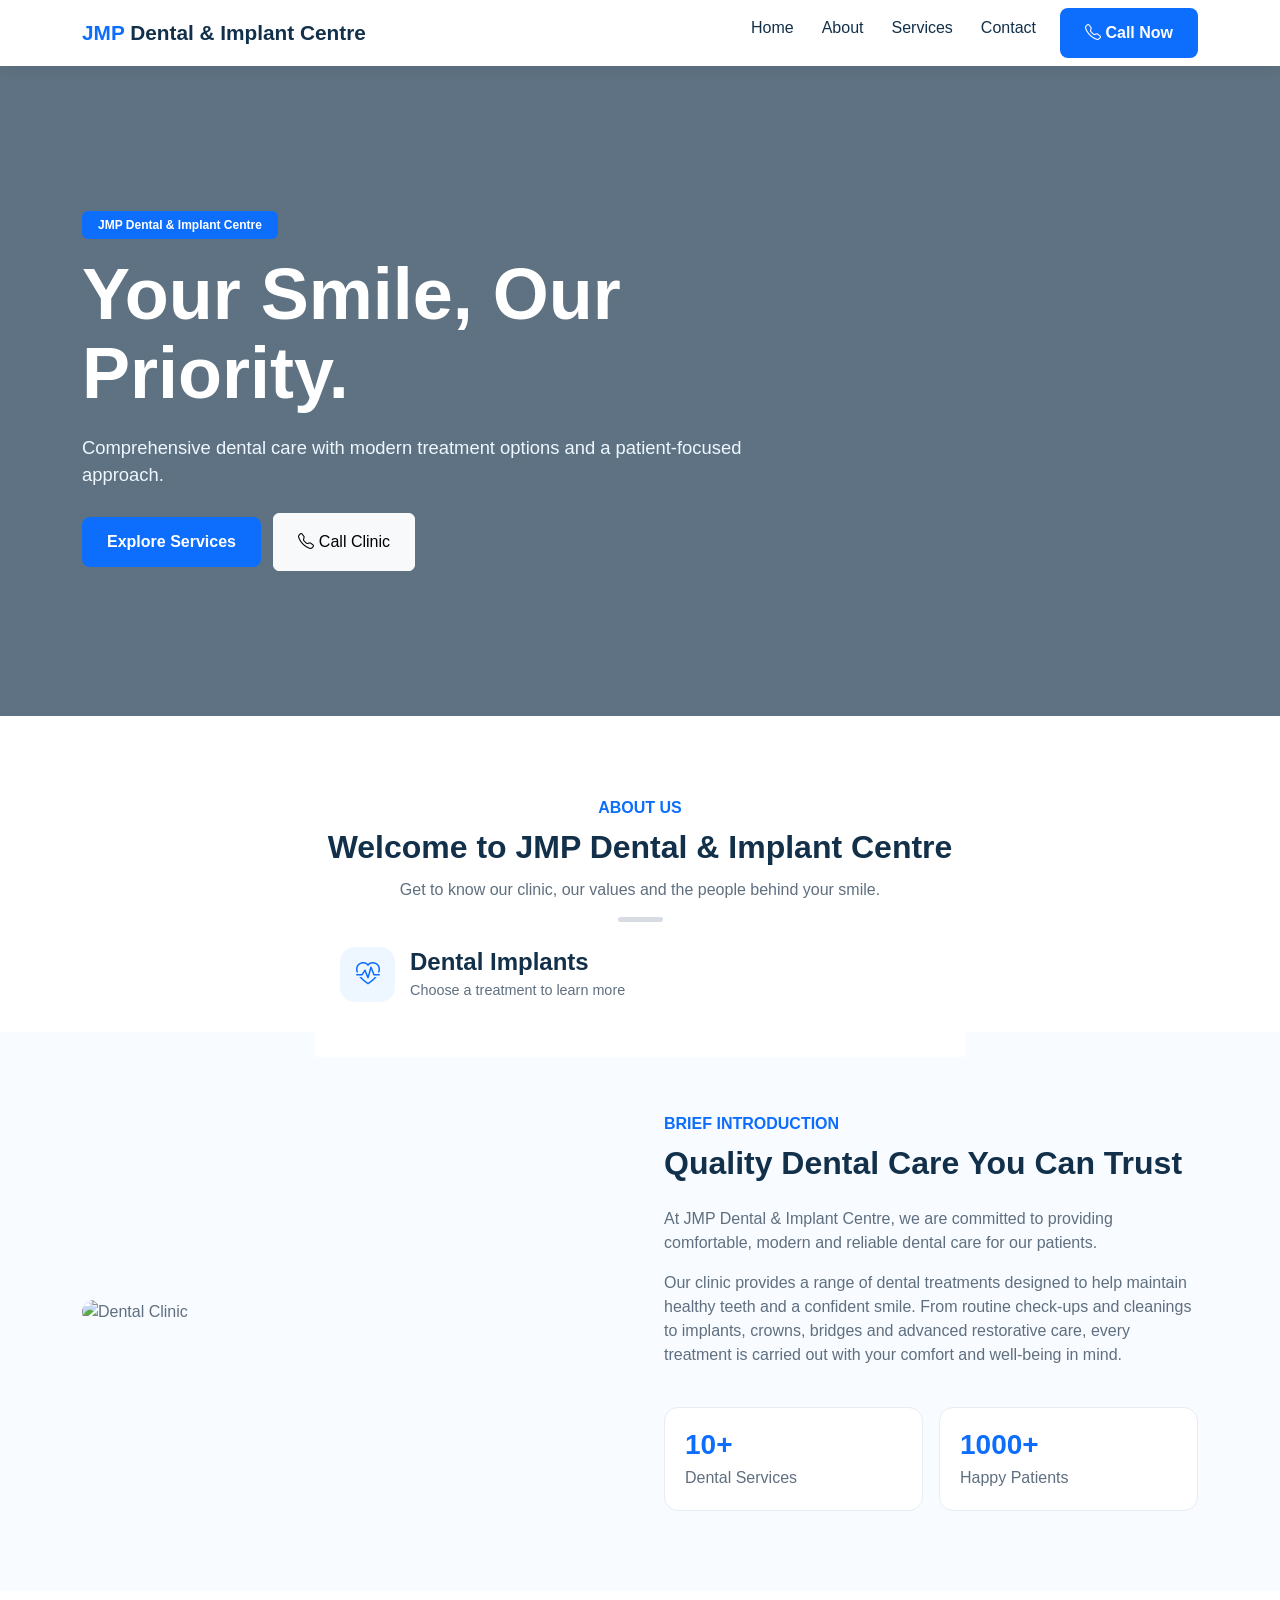
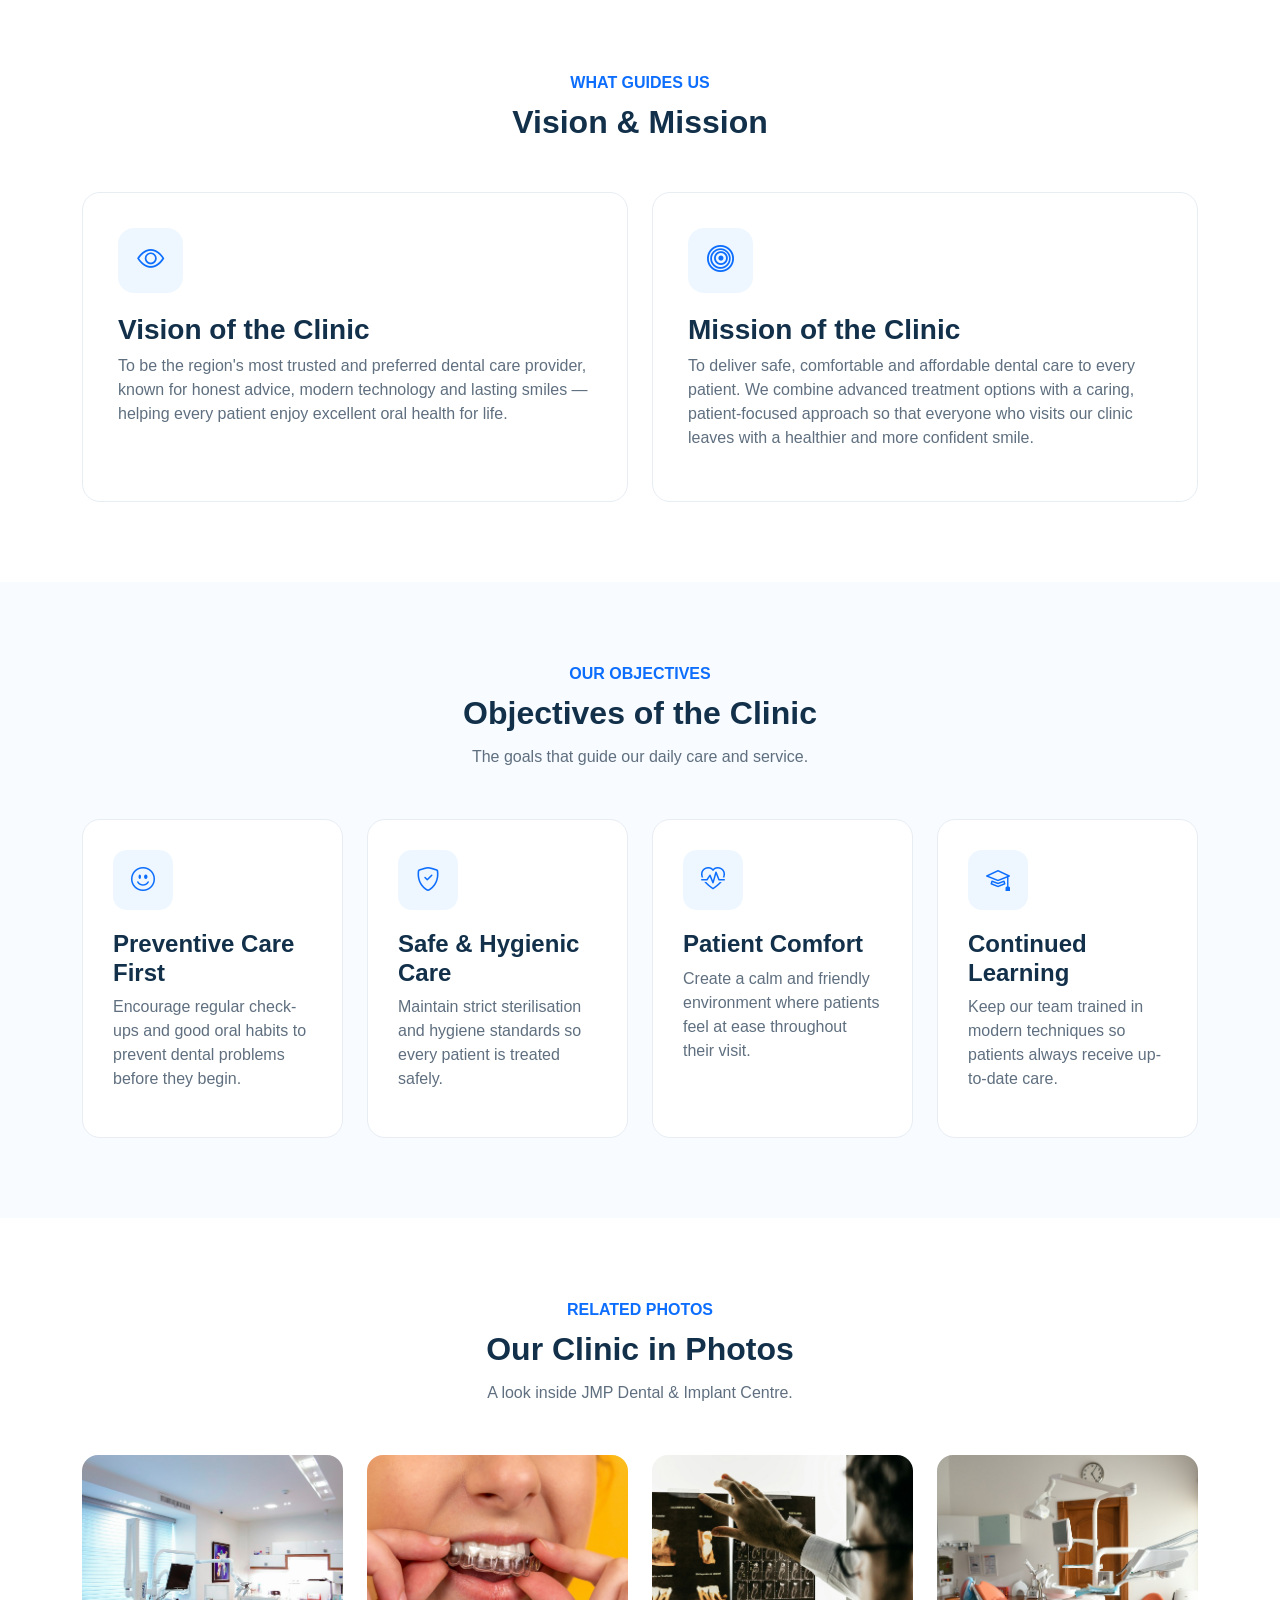
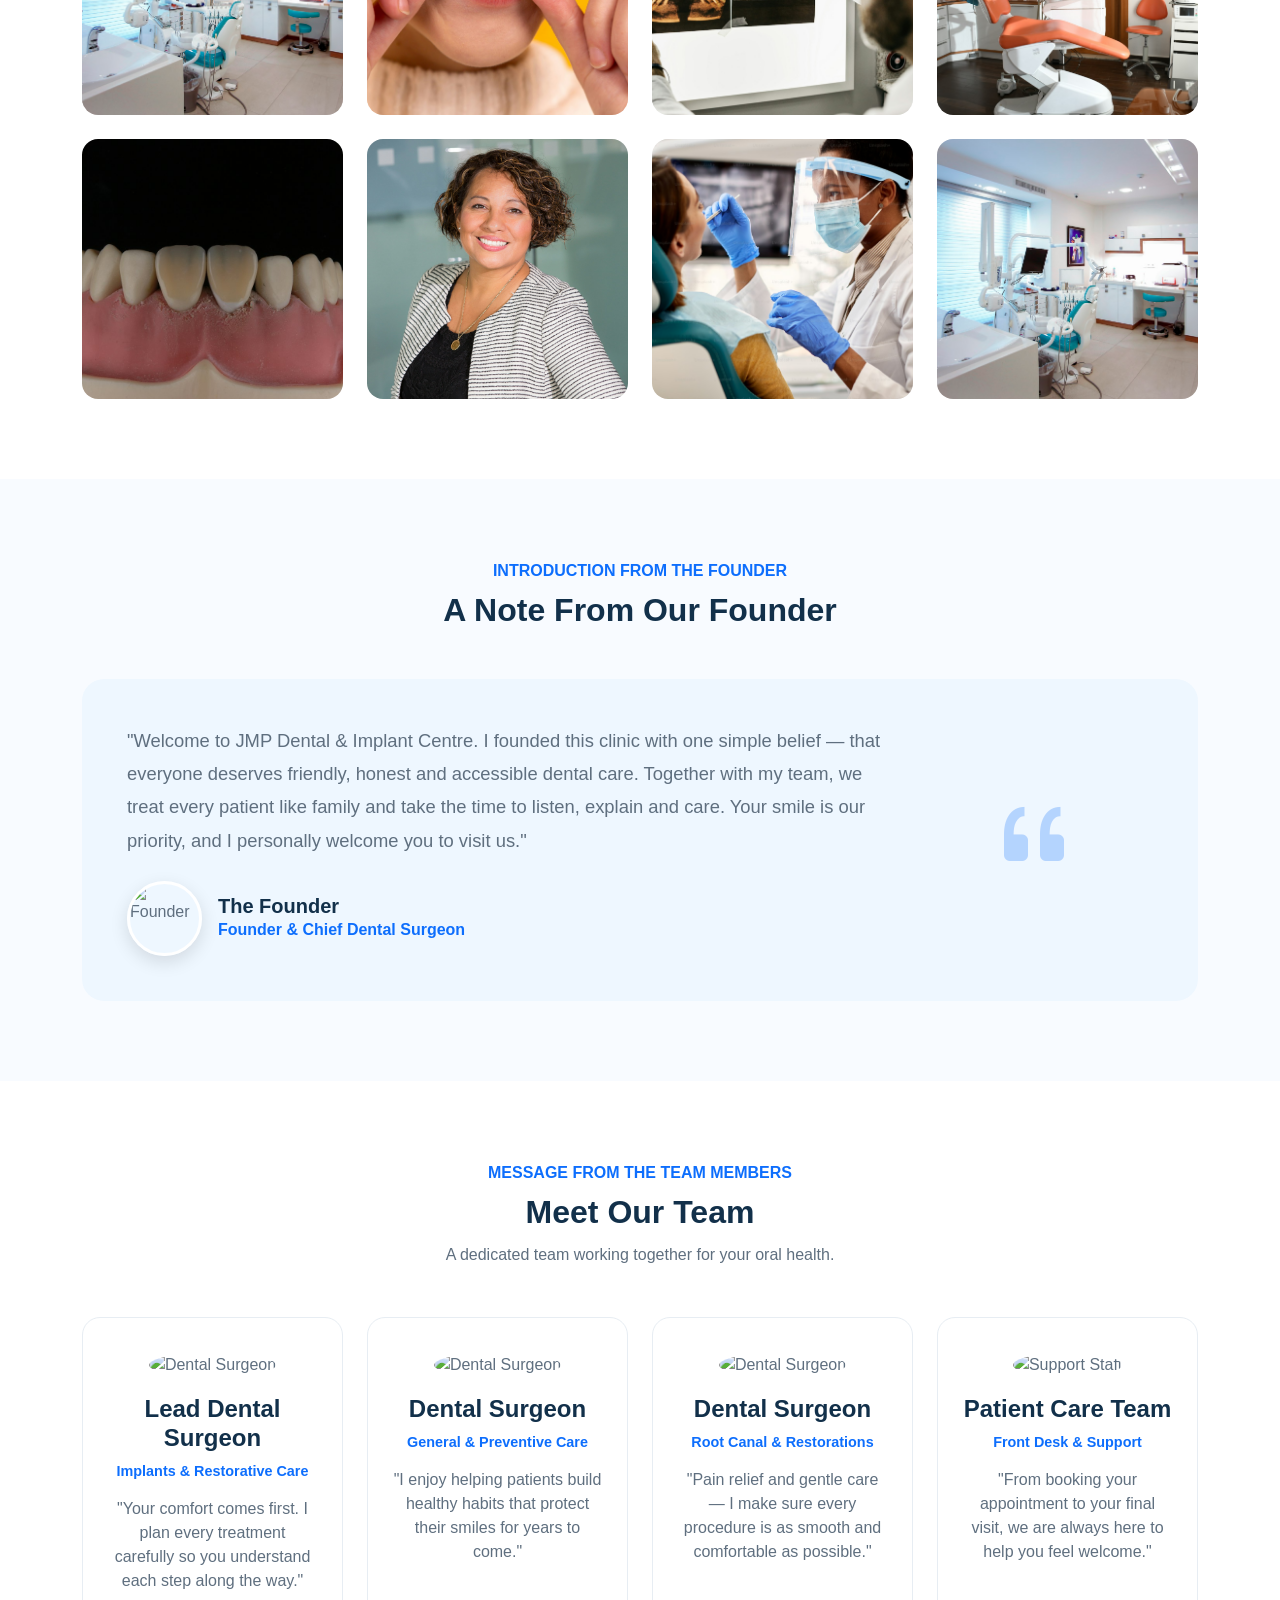
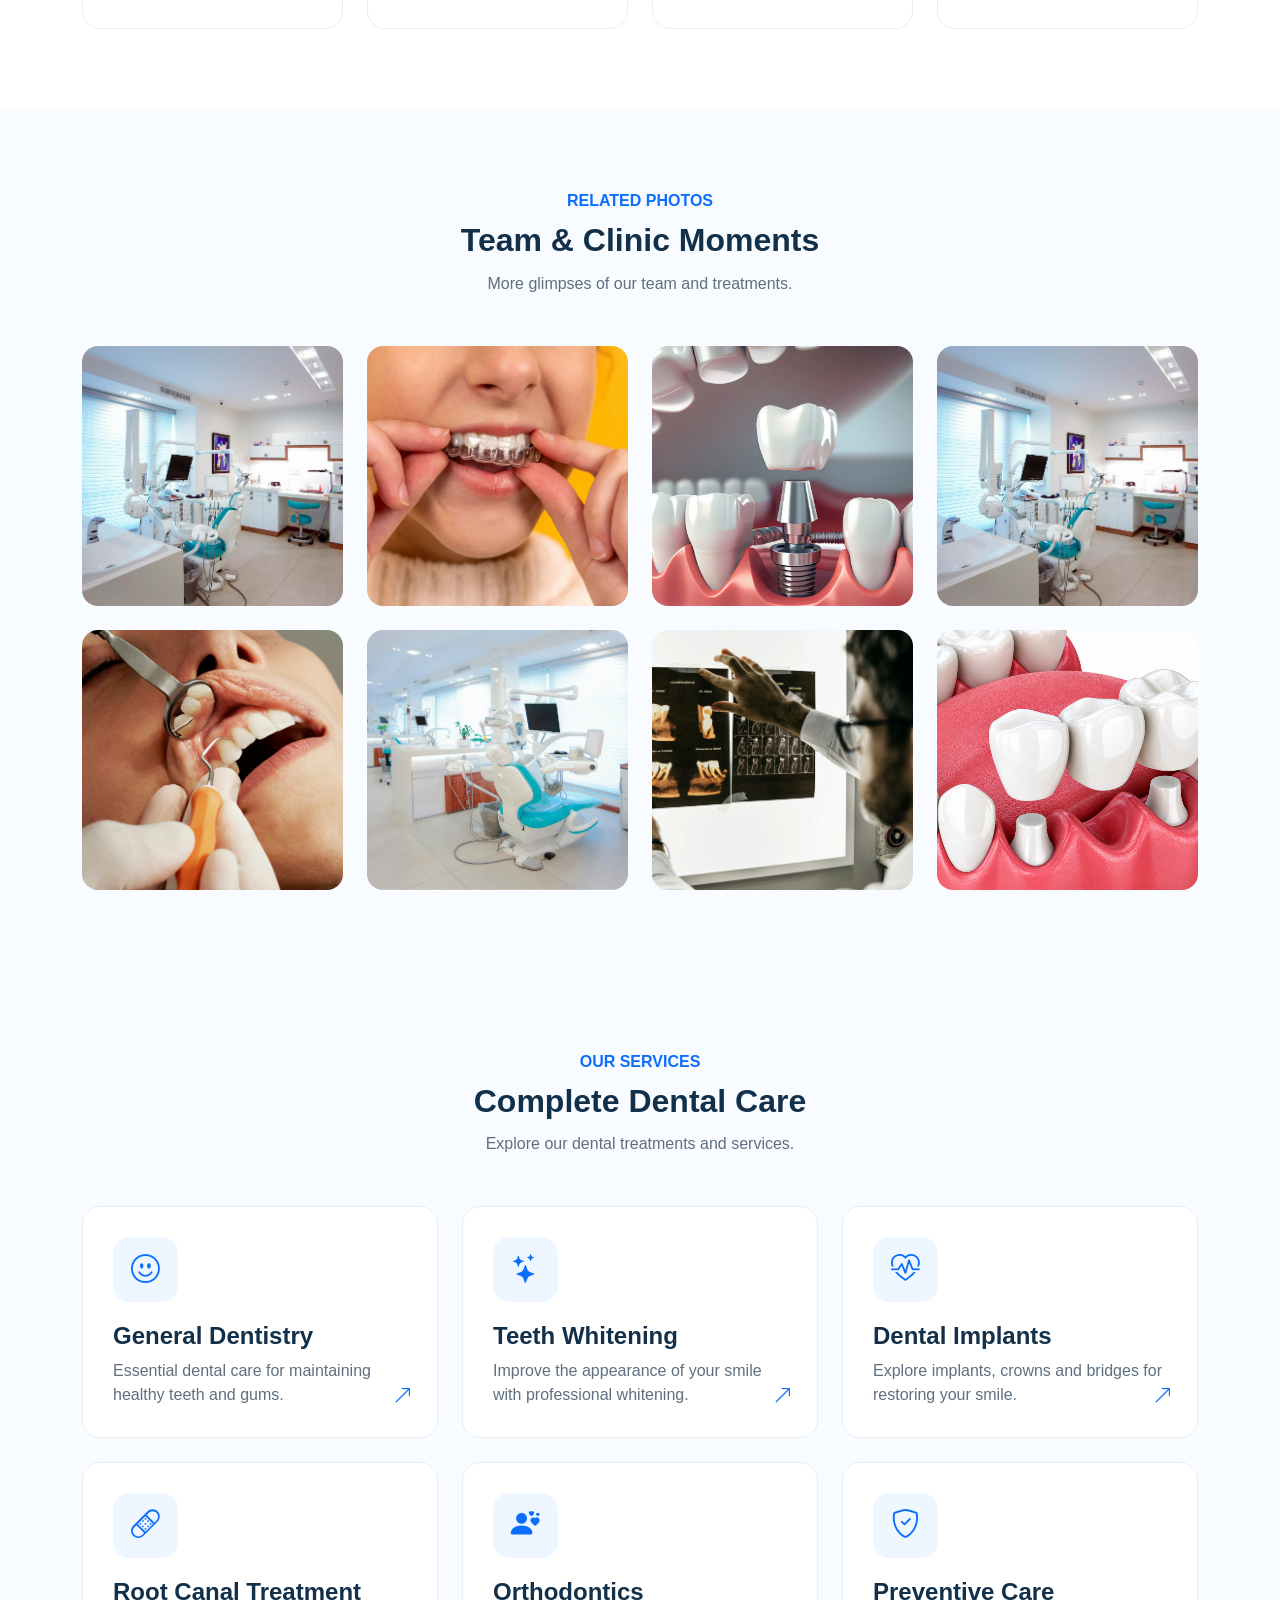
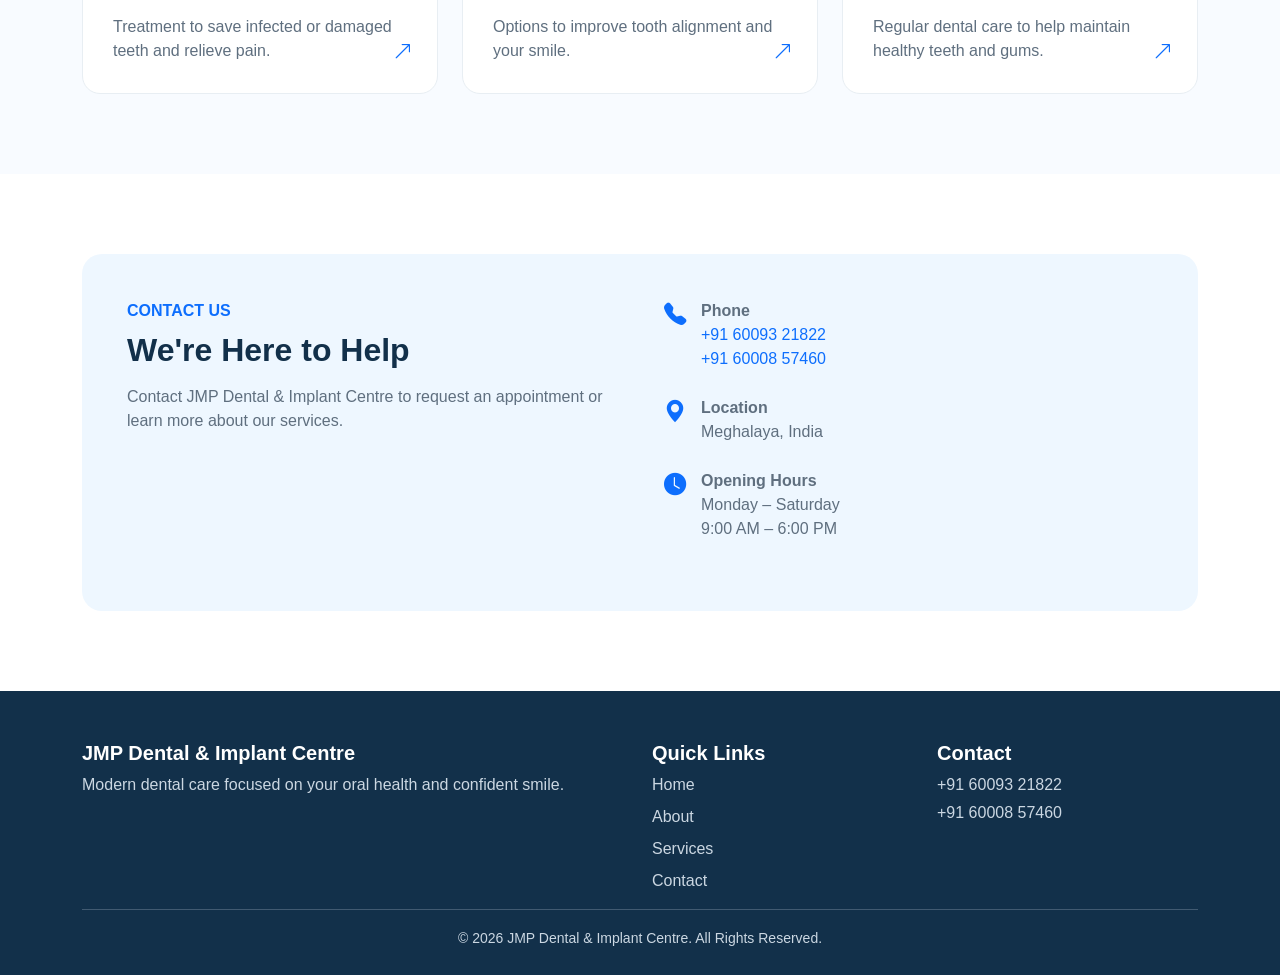
==== index.html @ 046211c9 "Initial development and website implementation" ====
<!DOCTYPE html>
<html lang="en">

<head>
    <meta charset="UTF-8">
    <meta name="viewport" content="width=device-width, initial-scale=1.0">

    <title>JMP Dental & Implant Centre</title>

    <!-- Bootstrap -->
    <link href="https://cdn.jsdelivr.net/npm/bootstrap@5.3.3/dist/css/bootstrap.min.css" rel="stylesheet">

    <!-- Bootstrap Icons -->
    <link href="https://cdn.jsdelivr.net/npm/bootstrap-icons@1.11.3/font/bootstrap-icons.css" rel="stylesheet">

        <link rel="stylesheet" href="css/index.css">
</head>

<body>

    <!-- =========================
         NAVBAR
    ========================= -->

    <nav class="navbar navbar-expand-lg sticky-top">
        <div class="container">

            <a class="navbar-brand" href="index.html">
                JMP <span>Dental & Implant Centre</span>
            </a>

            <button class="navbar-toggler"
                    type="button"
                    data-bs-toggle="collapse"
                    data-bs-target="#mainNavbar">
                <span class="navbar-toggler-icon"></span>
            </button>

            <div class="collapse navbar-collapse" id="mainNavbar">

                <ul class="navbar-nav ms-auto">

                    <li class="nav-item">
                        <a class="nav-link" href="#home">Home</a>
                    </li>

                    <li class="nav-item">
                        <a class="nav-link" href="#about">About</a>
                    </li>

                    <li class="nav-item">
                        <a class="nav-link" href="#services">Services</a>
                    </li>

                    <li class="nav-item">
                        <a class="nav-link" href="#contact">Contact</a>
                    </li>

                    <li class="nav-item ms-lg-3">
                        <a class="btn btn-primary-custom"
                           href="tel:+916009321822">
                            <i class="bi bi-telephone"></i>
                            Call Now
                        </a>
                    </li>

                </ul>

            </div>
        </div>
    </nav>


    <!-- =========================
         HERO
    ========================= -->

    <section class="hero" id="home">

        <div class="container">

            <div class="hero-content">

                <span class="badge bg-primary mb-3 px-3 py-2">
                    JMP Dental & Implant Centre
                </span>

                <h1>
                    Your Smile,
                    Our Priority.
                </h1>

                <p>
                    Comprehensive dental care with modern treatment
                    options and a patient-focused approach.
                </p>

                <div class="mt-4">

                    <a href="#services"
                       class="btn btn-primary-custom me-2">
                        Explore Services
                    </a>

                    <a href="tel:+916009321822"
                       class="btn btn-light px-4 py-3">
                        <i class="bi bi-telephone"></i>
                        Call Clinic
                    </a>

                </div>

            </div>

        </div>

    </section>


    <!-- =========================
         ABOUT
         (loaded from js/about-section.js)
    ========================= -->

    <div id="about"></div>


    <!-- =========================
         SERVICES
    ========================= -->

    <section id="services"
             style="background: #f8fbff;">

        <div class="container">

            <div class="section-title">

                <span class="text-primary fw-semibold">
                    OUR SERVICES
                </span>

                <h2 class="mt-2">
                    Complete Dental Care
                </h2>

                <p>
                    Explore our dental treatments and services.
                </p>

            </div>


            <div class="row g-4">

                <!-- General Dentistry -->

                <div class="col-md-6 col-lg-4">

<div class="service-card"
                         onclick="openGeneralDentistrySheet()">

                        <div class="service-icon">
                            <i class="bi bi-emoji-smile"></i>
                        </div>

                        <h4>
                            General Dentistry
                        </h4>

                        <p>
                            Essential dental care for maintaining
                            healthy teeth and gums.
                        </p>

                        <i class="bi bi-arrow-up-right service-arrow"></i>

                    </div>

                </div>


                <!-- Teeth Whitening -->

                <div class="col-md-6 col-lg-4">

                    <div class="service-card"
                         onclick="openServiceSheet(
                             'Teeth Whitening',
                             'bi bi-stars'
                         )">

                        <div class="service-icon">
                            <i class="bi bi-stars"></i>
                        </div>

                        <h4>
                            Teeth Whitening
                        </h4>

                        <p>
                            Improve the appearance of your smile
                            with professional whitening.
                        </p>

                        <i class="bi bi-arrow-up-right service-arrow"></i>

                    </div>

                </div>


                <!-- DENTAL IMPLANTS -->

                <div class="col-md-6 col-lg-4">

                    <div class="service-card"
                         onclick="openDentalImplantsSheet()">

                        <div class="service-icon">
                            <i class="bi bi-heart-pulse"></i>
                        </div>

                        <h4>
                            Dental Implants
                        </h4>

                        <p>
                            Explore implants, crowns and bridges
                            for restoring your smile.
                        </p>

                        <i class="bi bi-arrow-up-right service-arrow"></i>

                    </div>

                </div>


                <!-- Root Canal -->

                <div class="col-md-6 col-lg-4">

<div class="service-card"
                     onclick="openRootCanalSheet()">

                        <div class="service-icon">
                            <i class="bi bi-bandaid"></i>
                        </div>

                        <h4>
                            Root Canal Treatment
                        </h4>

                        <p>
                            Treatment to save infected or damaged
                            teeth and relieve pain.
                        </p>

                        <i class="bi bi-arrow-up-right service-arrow"></i>

                    </div>

                </div>


                <!-- Orthodontics -->

                <div class="col-md-6 col-lg-4">

                    <div class="service-card"
                         onclick="openServiceSheet(
                             'Orthodontics',
                             'bi bi-person-hearts'
                         )">

                        <div class="service-icon">
                            <i class="bi bi-person-hearts"></i>
                        </div>

                        <h4>
                            Orthodontics
                        </h4>

                        <p>
                            Options to improve tooth alignment
                            and your smile.
                        </p>

                        <i class="bi bi-arrow-up-right service-arrow"></i>

                    </div>

                </div>


                <!-- Preventive Care -->

                <div class="col-md-6 col-lg-4">

                    <div class="service-card"
                         onclick="openServiceSheet(
                             'Preventive Care',
                             'bi bi-shield-check'
                         )">

                        <div class="service-icon">
                            <i class="bi bi-shield-check"></i>
                        </div>

                        <h4>
                            Preventive Care
                        </h4>

                        <p>
                            Regular dental care to help maintain
                            healthy teeth and gums.
                        </p>

                        <i class="bi bi-arrow-up-right service-arrow"></i>

                    </div>

                </div>

            </div>

        </div>

    </section>


    <!-- =========================
         CONTACT
    ========================= -->

    <section id="contact">

        <div class="container">

            <div class="contact-box">

                <div class="row g-5">

                    <div class="col-lg-6">

                        <span class="text-primary fw-semibold">
                            CONTACT US
                        </span>

                        <h2 class="mt-2">
                            We're Here to Help
                        </h2>

                        <p class="mt-3">
                            Contact JMP Dental & Implant Centre
                            to request an appointment or learn
                            more about our services.
                        </p>

                    </div>


                    <div class="col-lg-6">

                        <div class="contact-item">

                            <i class="bi bi-telephone-fill"></i>

                            <div>
                                <strong>Phone</strong>

                                <div>
                                    <a href="tel:+916009321822">
                                        +91 60093 21822
                                    </a>
                                </div>

                                <div>
                                    <a href="tel:+916000857460">
                                        +91 60008 57460
                                    </a>
                                </div>
                            </div>

                        </div>


                        <div class="contact-item">

                            <i class="bi bi-geo-alt-fill"></i>

                            <div>
                                <strong>Location</strong>
                                <p class="mb-0">
                                    Meghalaya, India
                                </p>
                            </div>

                        </div>


                        <div class="contact-item">

                            <i class="bi bi-clock-fill"></i>

                            <div>
                                <strong>Opening Hours</strong>
                                <p class="mb-0">
                                    Monday – Saturday
                                    <br>
                                    9:00 AM – 6:00 PM
                                </p>
                            </div>

                        </div>

                    </div>

                </div>

            </div>

        </div>

    </section>


    <!-- =========================
         FOOTER
    ========================= -->

    <footer>

        <div class="container">

            <div class="row g-4">

                <div class="col-lg-6">

                    <h5>
                        JMP Dental & Implant Centre
                    </h5>

                    <p>
                        Modern dental care focused on your
                        oral health and confident smile.
                    </p>

                </div>


                <div class="col-lg-3">

                    <h5>Quick Links</h5>

                    <div class="d-flex flex-column gap-2">

                        <a href="#home">Home</a>
                        <a href="#about">About</a>
                        <a href="#services">Services</a>
                        <a href="#contact">Contact</a>

                    </div>

                </div>


                <div class="col-lg-3">

                    <h5>Contact</h5>

                    <p class="mb-1">
                        +91 60093 21822
                    </p>

                    <p>
                        +91 60008 57460
                    </p>

                </div>

            </div>

            <hr>

            <div class="text-center">

                <small>
                    © 2026 JMP Dental & Implant Centre.
                    All Rights Reserved.
                </small>

            </div>

        </div>

    </footer>


    <script src="js/about-section.js"></script>


    <!-- =========================
         OVERLAY
    ========================= -->

    <div id="serviceOverlay"
         class="service-overlay"
         onclick="closeServiceSheet()">
    </div>


    <!-- =========================
         BOTTOM SHEET
    ========================= -->

    <div id="serviceSheet"
         class="service-bottom-sheet">

        <div class="sheet-handle"></div>

        <div class="sheet-header">

            <div class="sheet-icon">

                <i id="sheetIcon"
                   class="bi bi-heart-pulse"></i>

            </div>

            <div>

                <h4 id="sheetTitle">
                    Dental Implants
                </h4>

                <p>
                    Choose a treatment to learn more
                </p>

            </div>

        </div>


        <!-- Dynamic options appear here -->

        <div id="sheetOptions"></div>

    </div>


    <!-- Bootstrap JS -->

    <script src="https://cdn.jsdelivr.net/npm/bootstrap@5.3.3/dist/js/bootstrap.bundle.min.js">
    </script>


    <script>

        /*
        =========================================
        OPEN NORMAL SERVICE
        =========================================
        */

        function openServiceSheet(title, icon) {

            document.getElementById("sheetTitle").innerText = title;

            document.getElementById("sheetIcon").className = icon;

            document.getElementById("sheetOptions").innerHTML = `

                <a href="#"
                   class="service-option">

                    <div class="service-option-icon">
                        <i class="bi bi-info-circle"></i>
                    </div>

                    <div class="service-option-content">

                        <strong>
                            View Details
                        </strong>

                        <span>
                            Learn more about this service
                        </span>

                    </div>

                    <i class="bi bi-chevron-right service-option-arrow"></i>

                </a>

                <a href="tel:+916009321822"
                   class="service-option">

                    <div class="service-option-icon">
                        <i class="bi bi-telephone"></i>
                    </div>

                    <div class="service-option-content">

                        <strong>
                            Contact Clinic
                        </strong>

                        <span>
                            Speak with our clinic
                        </span>

                    </div>

                    <i class="bi bi-chevron-right service-option-arrow"></i>

                </a>

            `;

            showServiceSheet();
        }


        /*
        =========================================
        DENTAL IMPLANTS SERVICE
        =========================================
        */

        function openDentalImplantsSheet() {

            document.getElementById("sheetTitle").innerText =
                "Dental Implants";

            document.getElementById("sheetIcon").className =
                "bi bi-heart-pulse";


            document.getElementById("sheetOptions").innerHTML = `

                <!-- Dental Implants -->

          


                <!-- Crowns -->

       


                <!-- Bridges -->

                <a href="services/dental-implants.html" class="service-option">
    <i class="bi bi-heart-pulse"></i>
    <div>
        <strong>Dental Implants</strong>
        <small>Replace missing teeth</small>
    </div>
</a>

<a href="services/crowns.html" class="service-option">
    <i class="bi bi-shield-check"></i>
    <div>
        <strong>Crowns</strong>
        <small>Restore and protect damaged teeth</small>
    </div>
</a>

<a href="services/bridges.html" class="service-option">
    <i class="bi bi-grid-3x3-gap"></i>
    <div>
        <strong>Crown & Bridges</strong>
        <small>Replace missing teeth</small>
    </div>
</a>


            `;

            showServiceSheet();
        }


        /*
        =========================================
        GENERAL DENTISTRY SERVICE
        =========================================
        */

        function openGeneralDentistrySheet() {

            document.getElementById("sheetTitle").innerText =
                "General Dentistry";

            document.getElementById("sheetIcon").className =
                "bi bi-emoji-smile";

            document.getElementById("sheetOptions").innerHTML = `

                <a href="services/general-dentistry.html" class="service-option">
                    <i class="bi bi-emoji-smile"></i>
                    <div>
                        <strong>General Dentistry</strong>
                        <small>Complete dental care overview</small>
                    </div>
                </a>

                <a href="services/dental-checkups.html" class="service-option">
                    <i class="bi bi-clipboard2-pulse"></i>
                    <div>
                        <strong>Dental Check-ups & Oral Examinations</strong>
                        <small>Routine examinations</small>
                    </div>
                </a>

                <a href="services/teeth-cleaning.html" class="service-option">
                    <i class="bi bi-droplet-half"></i>
                    <div>
                        <strong>Teeth Cleaning & Scaling</strong>
                        <small>Plaque and tartar removal</small>
                    </div>
                </a>

                <a href="services/dental-fillings.html" class="service-option">
                    <i class="bi bi-plus-circle"></i>
                    <div>
                        <strong>Dental Fillings</strong>
                        <small>Restore cavities and damage</small>
                    </div>
                </a>

                <a href="services/root-canal.html" class="service-option">
                    <i class="bi bi-bandaid"></i>
                    <div>
                        <strong>Root Canal Treatment</strong>
                        <small>Save infected teeth</small>
                    </div>
                </a>

                <a href="services/gum-treatment.html" class="service-option">
                    <i class="bi bi-shield-check"></i>
                    <div>
                        <strong>Gum Disease Treatment</strong>
                        <small>Gingivitis and periodontitis</small>
                    </div>
                </a>

                <a href="services/tooth-extraction.html" class="service-option">
                    <i class="bi bi-x-circle"></i>
                    <div>
                        <strong>Tooth Extraction</strong>
                        <small>Safe tooth removal</small>
                    </div>
                </a>

                <a href="services/childrens-dentistry.html" class="service-option">
                    <i class="bi bi-person-hearts"></i>
                    <div>
                        <strong>Children's Dentistry</strong>
                        <small>Gentle care for kids</small>
                    </div>
                </a>

                <a href="services/emergency-dental-care.html" class="service-option">
                    <i class="bi bi-bell"></i>
                    <div>
                        <strong>Emergency Dental Care</strong>
                        <small>Urgent dental problems</small>
                    </div>
                </a>

            `;

            showServiceSheet();
        }


        /*
        =========================================
        ROOT CANAL SERVICE
        =========================================
        */

        function openRootCanalSheet() {

            document.getElementById("sheetTitle").innerText =
                "Root Canal Treatment";

            document.getElementById("sheetIcon").className =
                "bi bi-bandaid";

            document.getElementById("sheetOptions").innerHTML = `

                <a href="services/root-canal.html" class="service-option">
                    <i class="bi bi-bandaid"></i>
                    <div>
                        <strong>Root Canal Treatment</strong>
                        <small>Save infected teeth and relieve pain</small>
                    </div>
                </a>

            `;

            showServiceSheet();
        }


        /*
        =========================================
        SHOW SHEET
        =========================================
        */

        function showServiceSheet() {

            document
                .getElementById("serviceOverlay")
                .classList.add("active");

            document
                .getElementById("serviceSheet")
                .classList.add("active");

            document.body.style.overflow = "hidden";
        }


        /*
        =========================================
        CLOSE SHEET
        =========================================
        */

        function closeServiceSheet() {

            document
                .getElementById("serviceOverlay")
                .classList.remove("active");

            document
                .getElementById("serviceSheet")
                .classList.remove("active");

            document.body.style.overflow = "";
        }


        /*
        =========================================
        ESC KEY
        =========================================
        */

        document.addEventListener("keydown", function(event) {

            if (event.key === "Escape") {
                closeServiceSheet();
            }

        });

    </script>

</body>

</html>
---- css/index.css ----
:root {
            --primary: #0d6efd;
            --dark: #12304a;
            --light-blue: #eef7ff;
            --text: #5f6f7f;
        }

        body {
            font-family: Arial, Helvetica, sans-serif;
            color: var(--text);
            background: #ffffff;
        }

        h1,
        h2,
        h3,
        h4,
        h5,
        h6 {
            color: var(--dark);
            font-weight: 700;
        }

        a {
            text-decoration: none;
        }

        /* Navbar */

        .navbar {
            background: #ffffff;
            box-shadow: 0 2px 15px rgba(0, 0, 0, 0.06);
        }

        .navbar-brand {
            font-weight: 800;
            color: var(--primary);
            font-size: 1.3rem;
        }

        .navbar-brand span {
            color: var(--dark);
        }

        .nav-link {
            color: var(--dark);
            font-weight: 500;
            margin-left: 12px;
        }

        .nav-link:hover {
            color: var(--primary);
        }

        /* Hero */

        .hero {
            min-height: 650px;
            display: flex;
            align-items: center;
            background:
                linear-gradient(
                    rgba(7, 38, 63, 0.65),
                    rgba(7, 38, 63, 0.65)
                ),
                url("https://images.unsplash.com/photo-1606811971618-4486d14f3f99?auto=format&fit=crop&w=1600&q=80")
                center/cover;
        }

        .hero-content {
            max-width: 700px;
            color: white;
        }

        .hero h1 {
            color: white;
            font-size: clamp(2.5rem, 6vw, 4.5rem);
            line-height: 1.1;
        }

        .hero p {
            font-size: 1.15rem;
            margin-top: 20px;
            color: #eef7ff;
        }

        .btn-primary-custom {
            background: var(--primary);
            border: none;
            padding: 13px 25px;
            border-radius: 8px;
            color: white;
            font-weight: 600;
        }

        .btn-primary-custom:hover {
            background: #0b5ed7;
            color: white;
        }

        /* Sections */

        section {
            padding: 80px 0;
        }

        .section-title {
            max-width: 700px;
            margin: 0 auto 50px;
            text-align: center;
        }

        .section-title p {
            margin-top: 12px;
        }

        /* About */

        .about-image {
            width: 100%;
            height: 420px;
            object-fit: cover;
            border-radius: 18px;
        }

        /* Service Cards */

        .service-card {
            height: 100%;
            background: #ffffff;
            border: 1px solid #e8eef3;
            border-radius: 18px;
            padding: 30px;
            transition: all 0.3s ease;
            cursor: pointer;
            position: relative;
            overflow: hidden;
        }

        .service-card:hover {
            transform: translateY(-7px);
            box-shadow: 0 15px 40px rgba(13, 110, 253, 0.12);
            border-color: #d7e7ff;
        }

        .service-icon {
            width: 65px;
            height: 65px;
            border-radius: 16px;
            background: var(--light-blue);
            color: var(--primary);
            display: flex;
            align-items: center;
            justify-content: center;
            font-size: 1.8rem;
            margin-bottom: 20px;
        }

        .service-card p {
            margin-bottom: 0;
        }

        .service-arrow {
            position: absolute;
            right: 25px;
            bottom: 25px;
            color: var(--primary);
            font-size: 1.2rem;
        }

        /* Contact */

        .contact-box {
            background: var(--light-blue);
            border-radius: 20px;
            padding: 45px;
        }

        .contact-item {
            display: flex;
            align-items: flex-start;
            gap: 15px;
            margin-bottom: 25px;
        }

        .contact-item i {
            color: var(--primary);
            font-size: 1.4rem;
        }

        /* Footer */

        footer {
            background: var(--dark);
            color: #cbd7e2;
            padding: 50px 0 25px;
        }

        footer h5 {
            color: white;
        }

        footer a {
            color: #cbd7e2;
        }

        footer a:hover {
            color: white;
        }

        /* =========================
           SERVICE BOTTOM SHEET
        ========================= */

        .service-overlay {
            position: fixed;
            inset: 0;
            background: rgba(10, 25, 40, 0.55);
            backdrop-filter: blur(5px);
            z-index: 1050;

            opacity: 0;
            visibility: hidden;
            transition: all 0.3s ease;
        }

        .service-overlay.active {
            opacity: 1;
            visibility: visible;
        }

        .service-bottom-sheet {
            position: fixed;
            left: 0;
            right: 0;
            bottom: 0;

            background: white;
            border-radius: 28px 28px 0 0;

            max-width: 650px;
            margin: auto;

            padding: 12px 25px 30px;

            transform: translateY(100%);
            transition: transform 0.35s ease;

            z-index: 1060;
        }

        .service-bottom-sheet.active {
            transform: translateY(0);
        }

        .sheet-handle {
            width: 45px;
            height: 5px;
            background: #d7dce2;
            border-radius: 10px;
            margin: 5px auto 25px;
        }

        .sheet-header {
            display: flex;
            align-items: center;
            gap: 15px;
            margin-bottom: 25px;
        }

        .sheet-icon {
            width: 55px;
            height: 55px;
            border-radius: 15px;
            background: var(--light-blue);
            color: var(--primary);
            display: flex;
            align-items: center;
            justify-content: center;
            font-size: 1.5rem;
        }

        .sheet-header h4 {
            margin: 0;
        }

        .sheet-header p {
            margin: 3px 0 0;
            font-size: 0.9rem;
        }

        /* Options */

        .service-option {
            display: flex;
            align-items: center;
            gap: 15px;

            padding: 17px 15px;
            margin-bottom: 10px;

            border-radius: 14px;
            background: #f8fafc;

            color: var(--dark);

            transition: all 0.2s ease;
        }

        .service-option:hover {
            background: var(--light-blue);
            color: var(--primary);
            transform: translateX(3px);
        }

        .service-option-icon {
            width: 45px;
            height: 45px;
            border-radius: 12px;
            background: white;
            display: flex;
            align-items: center;
            justify-content: center;

            color: var(--primary);
            font-size: 1.2rem;
            box-shadow: 0 3px 10px rgba(0, 0, 0, 0.05);
        }

        .service-option-content {
            flex: 1;
        }

        .service-option-content strong {
            display: block;
            font-size: 1rem;
        }

        .service-option-content span {
            font-size: 0.82rem;
            color: var(--text);
        }

        .service-option-arrow {
            font-size: 1.1rem;
            color: #9aa5b1;
        }

        @media (max-width: 576px) {

            .hero {
                min-height: 580px;
            }

            section {
                padding: 60px 0;
            }

            .contact-box {
                padding: 30px 20px;
            }

            .service-bottom-sheet {
                padding-left: 18px;
                padding-right: 18px;
            }
        }

        /* =========================
           ABOUT SECTION (injected)
        ========================= */

        .about-section {
            padding: 0;
        }

        .stat-box {
            padding: 20px;
            border: 1px solid #e7edf3;
            border-radius: 14px;
            background: #ffffff;
        }

        .stat-box h3 {
            color: var(--primary);
            margin: 0;
        }

        .stat-box p {
            margin: 5px 0 0;
        }

        /* Vision & Mission */

        .vm-card {
            height: 100%;
            padding: 35px;
            background: #ffffff;
            border: 1px solid #e7edf3;
            border-radius: 18px;
            transition: 0.3s ease;
        }

        .vm-card:hover {
            transform: translateY(-5px);
            box-shadow: 0 15px 35px rgba(13, 110, 253, 0.10);
        }

        .vm-icon {
            width: 65px;
            height: 65px;
            border-radius: 16px;
            background: var(--light-blue);
            color: var(--primary);
            display: flex;
            align-items: center;
            justify-content: center;
            font-size: 1.7rem;
            margin-bottom: 20px;
        }

        /* Objectives */

        .info-card {
            height: 100%;
            padding: 30px;
            background: #ffffff;
            border: 1px solid #e7edf3;
            border-radius: 18px;
            transition: 0.3s ease;
        }

        .info-card:hover {
            transform: translateY(-5px);
            box-shadow: 0 15px 35px rgba(13, 110, 253, 0.10);
        }

        .info-icon {
            width: 60px;
            height: 60px;
            border-radius: 14px;
            background: var(--light-blue);
            color: var(--primary);
            display: flex;
            align-items: center;
            justify-content: center;
            font-size: 1.5rem;
            margin-bottom: 20px;
        }

        /* Gallery */

        .gallery-item {
            position: relative;
            border-radius: 16px;
            overflow: hidden;
            height: 100%;
        }

        .gallery-item img {
            width: 100%;
            height: 260px;
            object-fit: cover;
            transition: transform 0.4s ease;
        }

        .gallery-item:hover img {
            transform: scale(1.06);
        }

        /* Founder */

        .founder-card {
            background: var(--light-blue);
            border-radius: 22px;
            padding: 45px;
        }

        .founder-quote {
            font-size: 1.15rem;
            line-height: 1.8;
            margin-bottom: 25px;
        }

        .founder-avatar {
            width: 75px;
            height: 75px;
            border-radius: 50%;
            object-fit: cover;
            border: 3px solid white;
            box-shadow: 0 6px 18px rgba(0, 0, 0, 0.12);
        }

        /* Team */

        .team-card {
            height: 100%;
            text-align: center;
            padding: 35px 25px;
            background: #ffffff;
            border: 1px solid #e7edf3;
            border-radius: 18px;
            transition: 0.3s ease;
        }

        .team-card:hover {
            transform: translateY(-5px);
            box-shadow: 0 15px 35px rgba(13, 110, 253, 0.10);
        }

        .team-card p {
            margin-bottom: 0;
        }

        .team-avatar {
            width: 90px;
            height: 90px;
            border-radius: 50%;
            object-fit: cover;
            margin-bottom: 18px;
        }

        .team-role {
            color: var(--primary);
            font-weight: 600;
            font-size: 0.9rem;
            display: block;
            margin: 6px 0 15px;
        }

        @media (max-width: 576px) {

            .gallery-item img {
                height: 220px;
            }

            .founder-card {
                padding: 30px 20px;
            }

        }
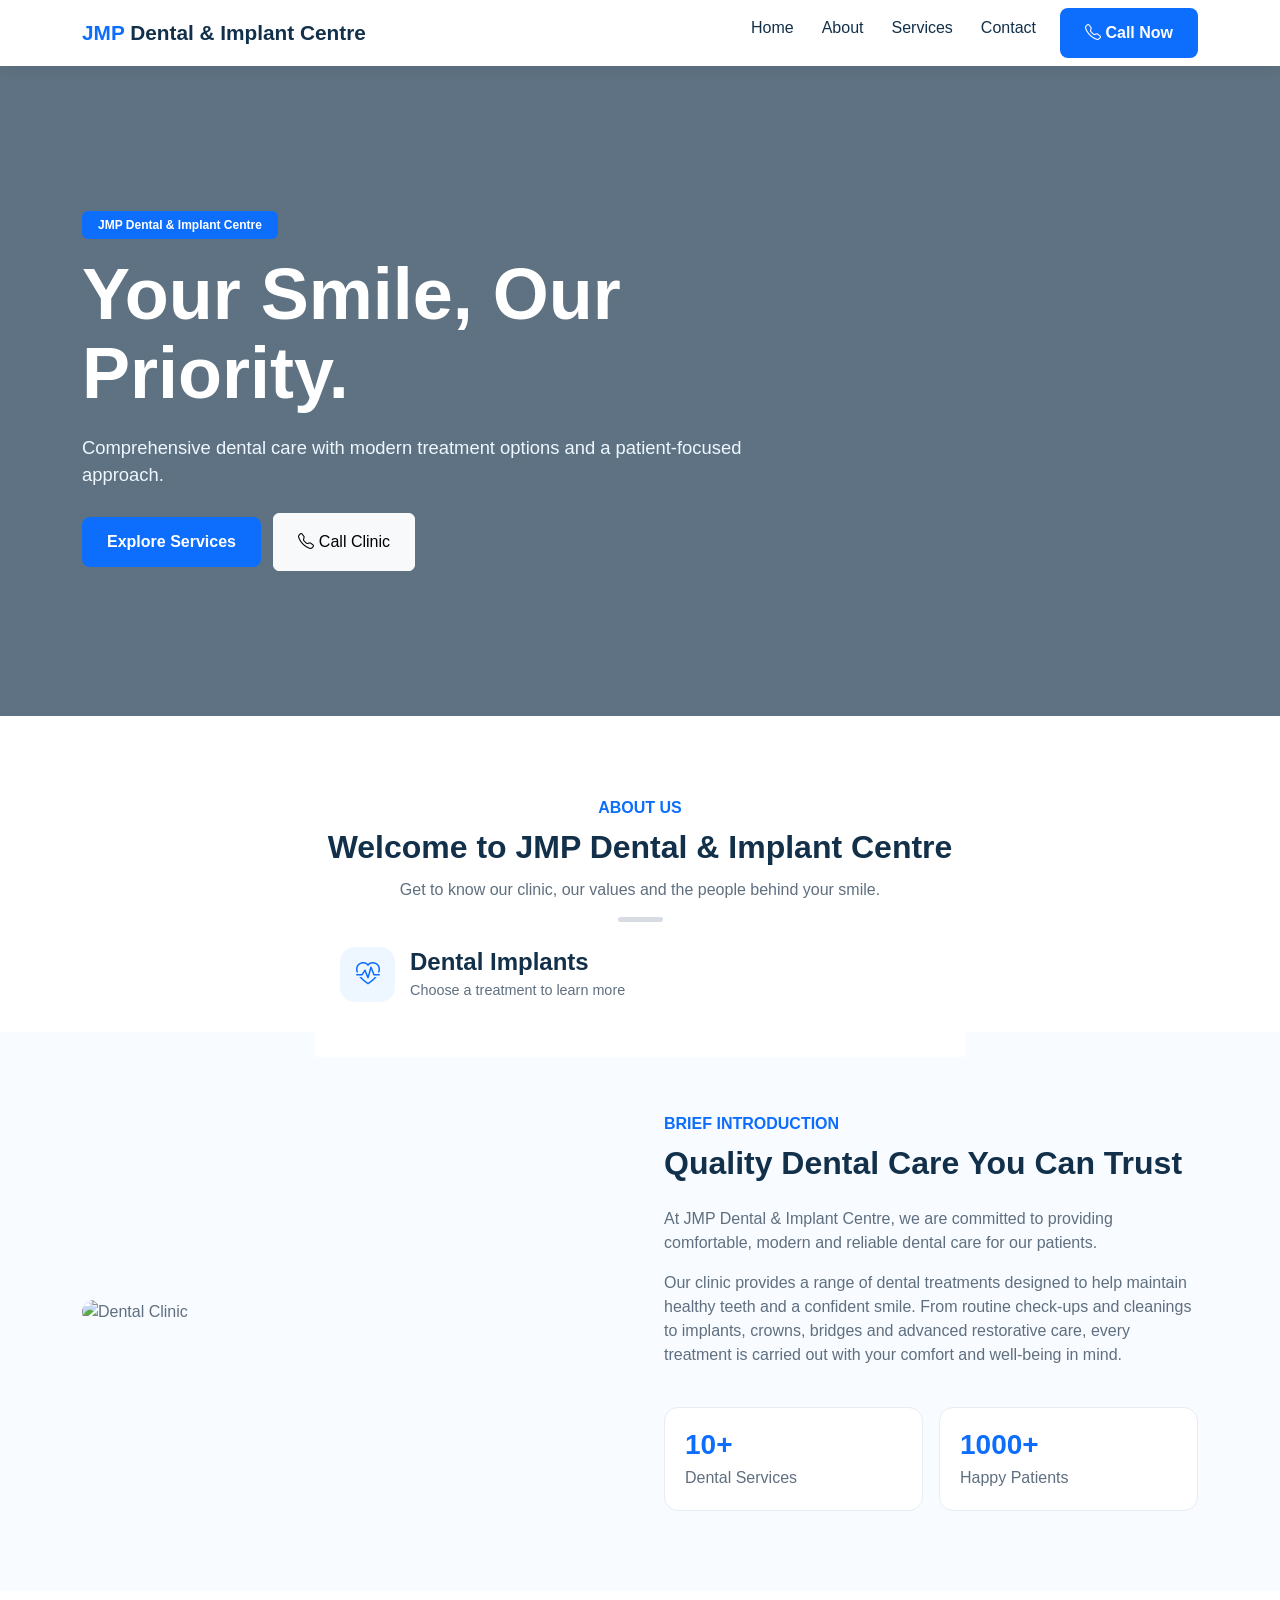
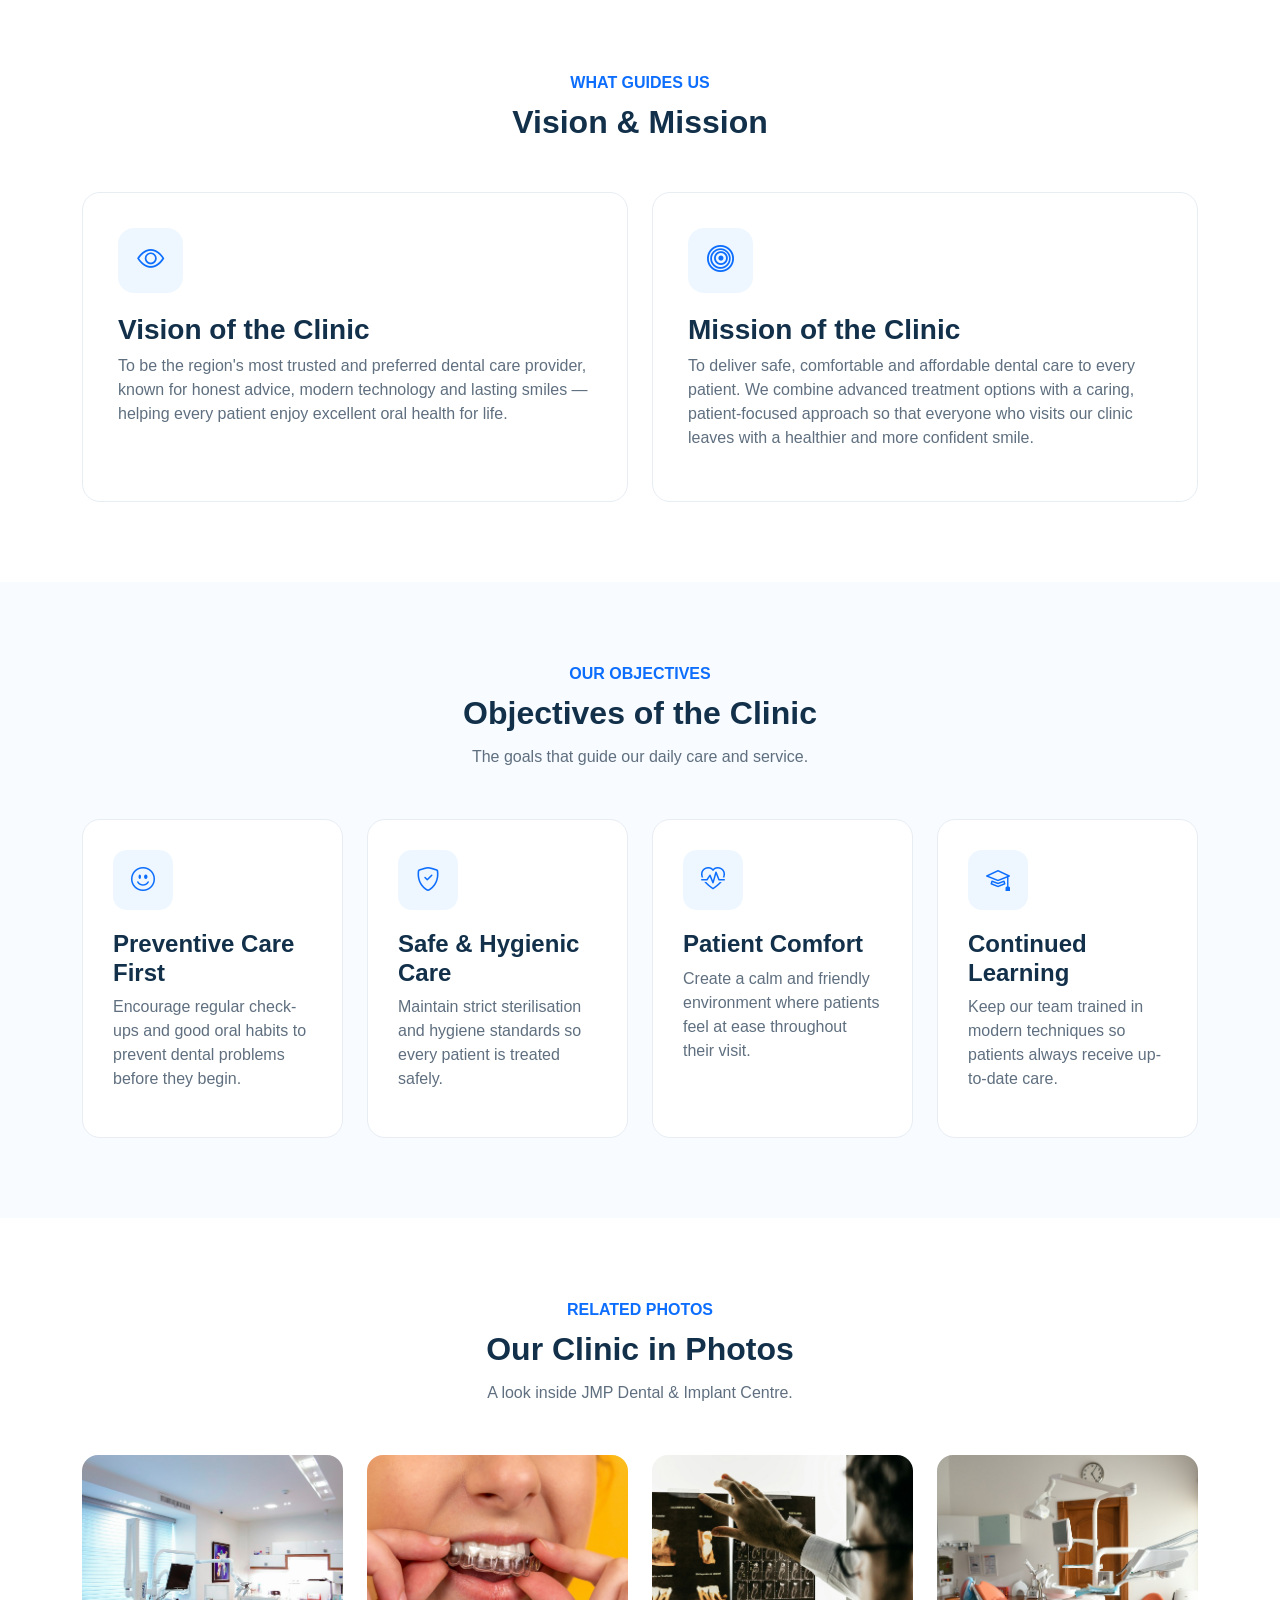
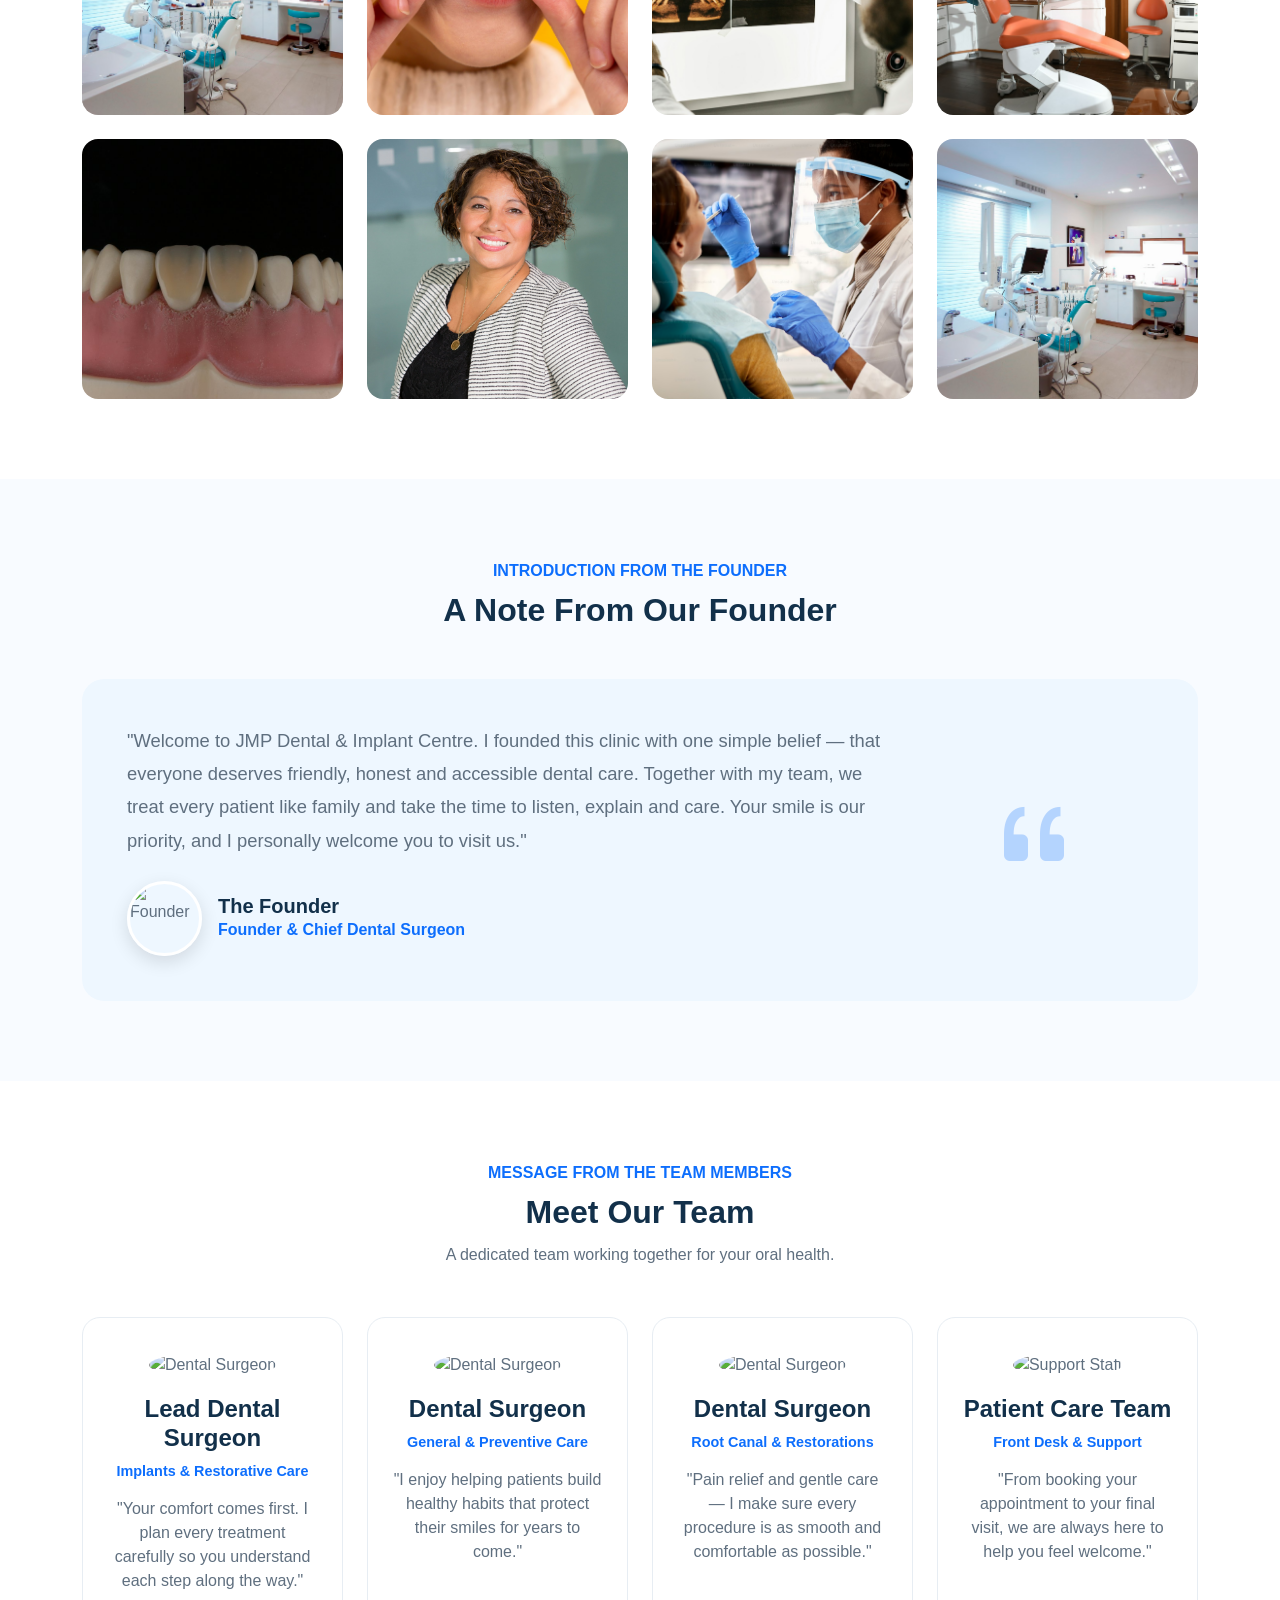
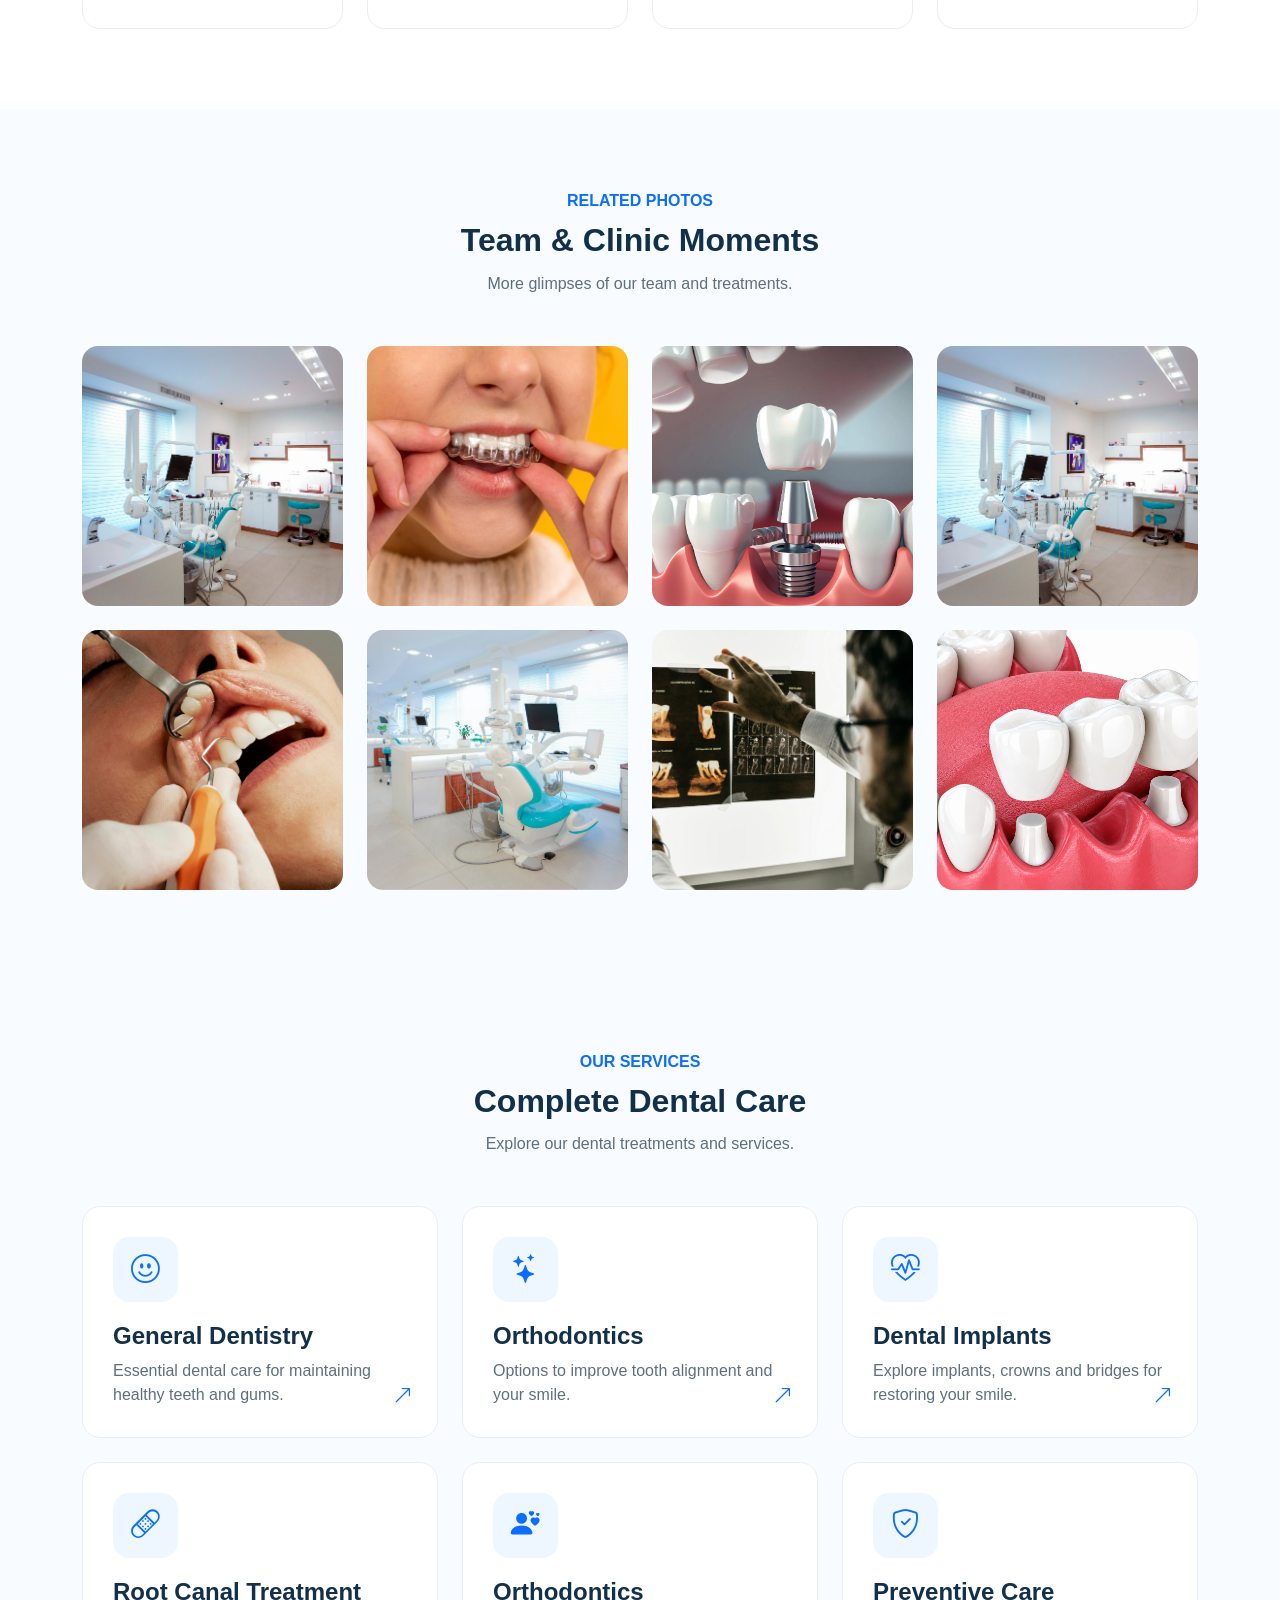
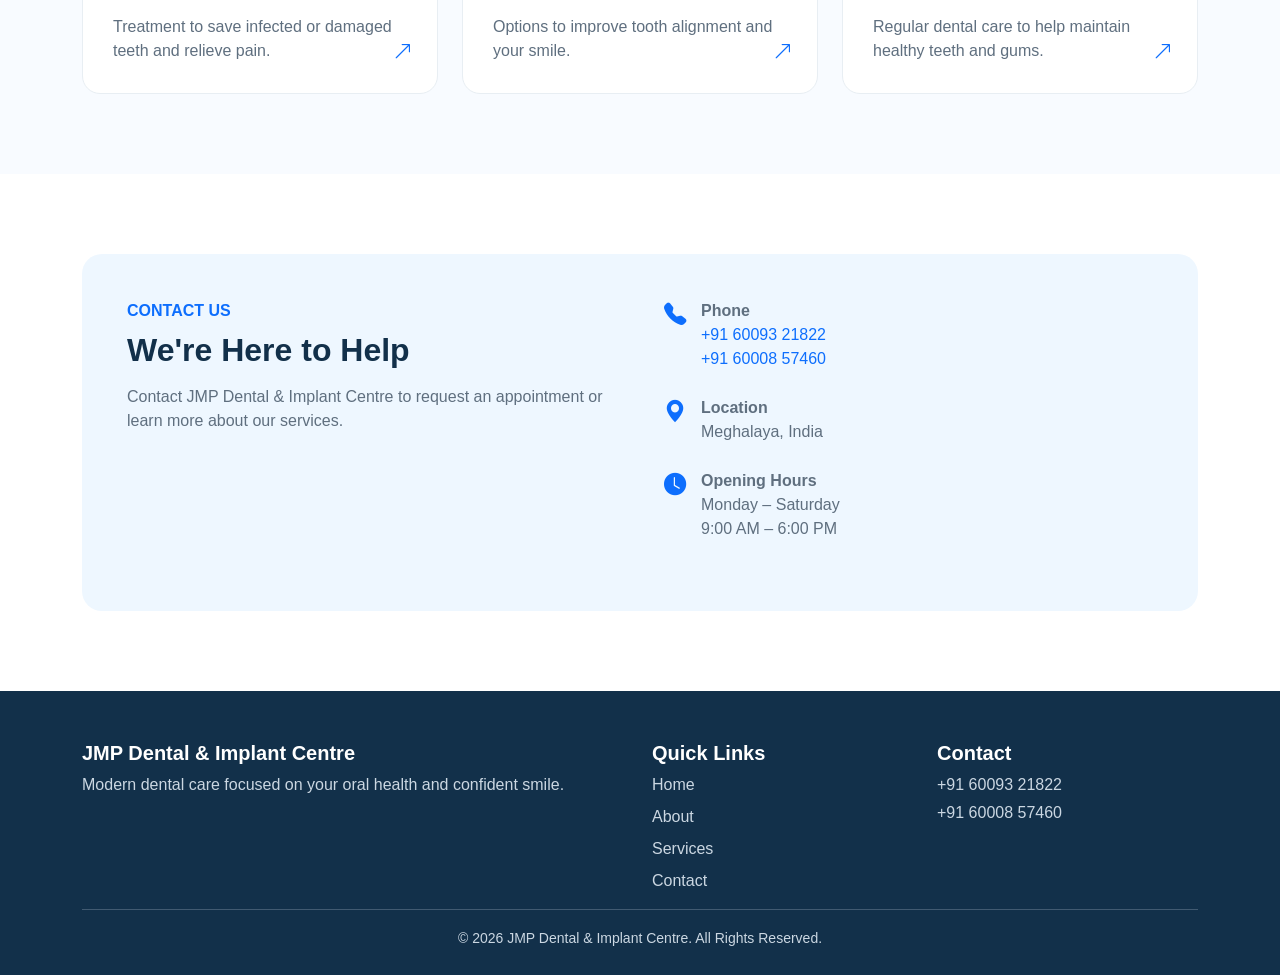
==== commit a8beaf10: "rename services" ====
--- a/index.html
+++ b/index.html
@@ -195,12 +195,12 @@
                         </div>
 
                         <h4>
-                            Teeth Whitening
+                            Orthodontics
                         </h4>
 
                         <p>
-                            Improve the appearance of your smile
-                            with professional whitening.
+                             Options to improve tooth alignment
+                            and your smile.
                         </p>
 
                         <i class="bi bi-arrow-up-right service-arrow"></i>
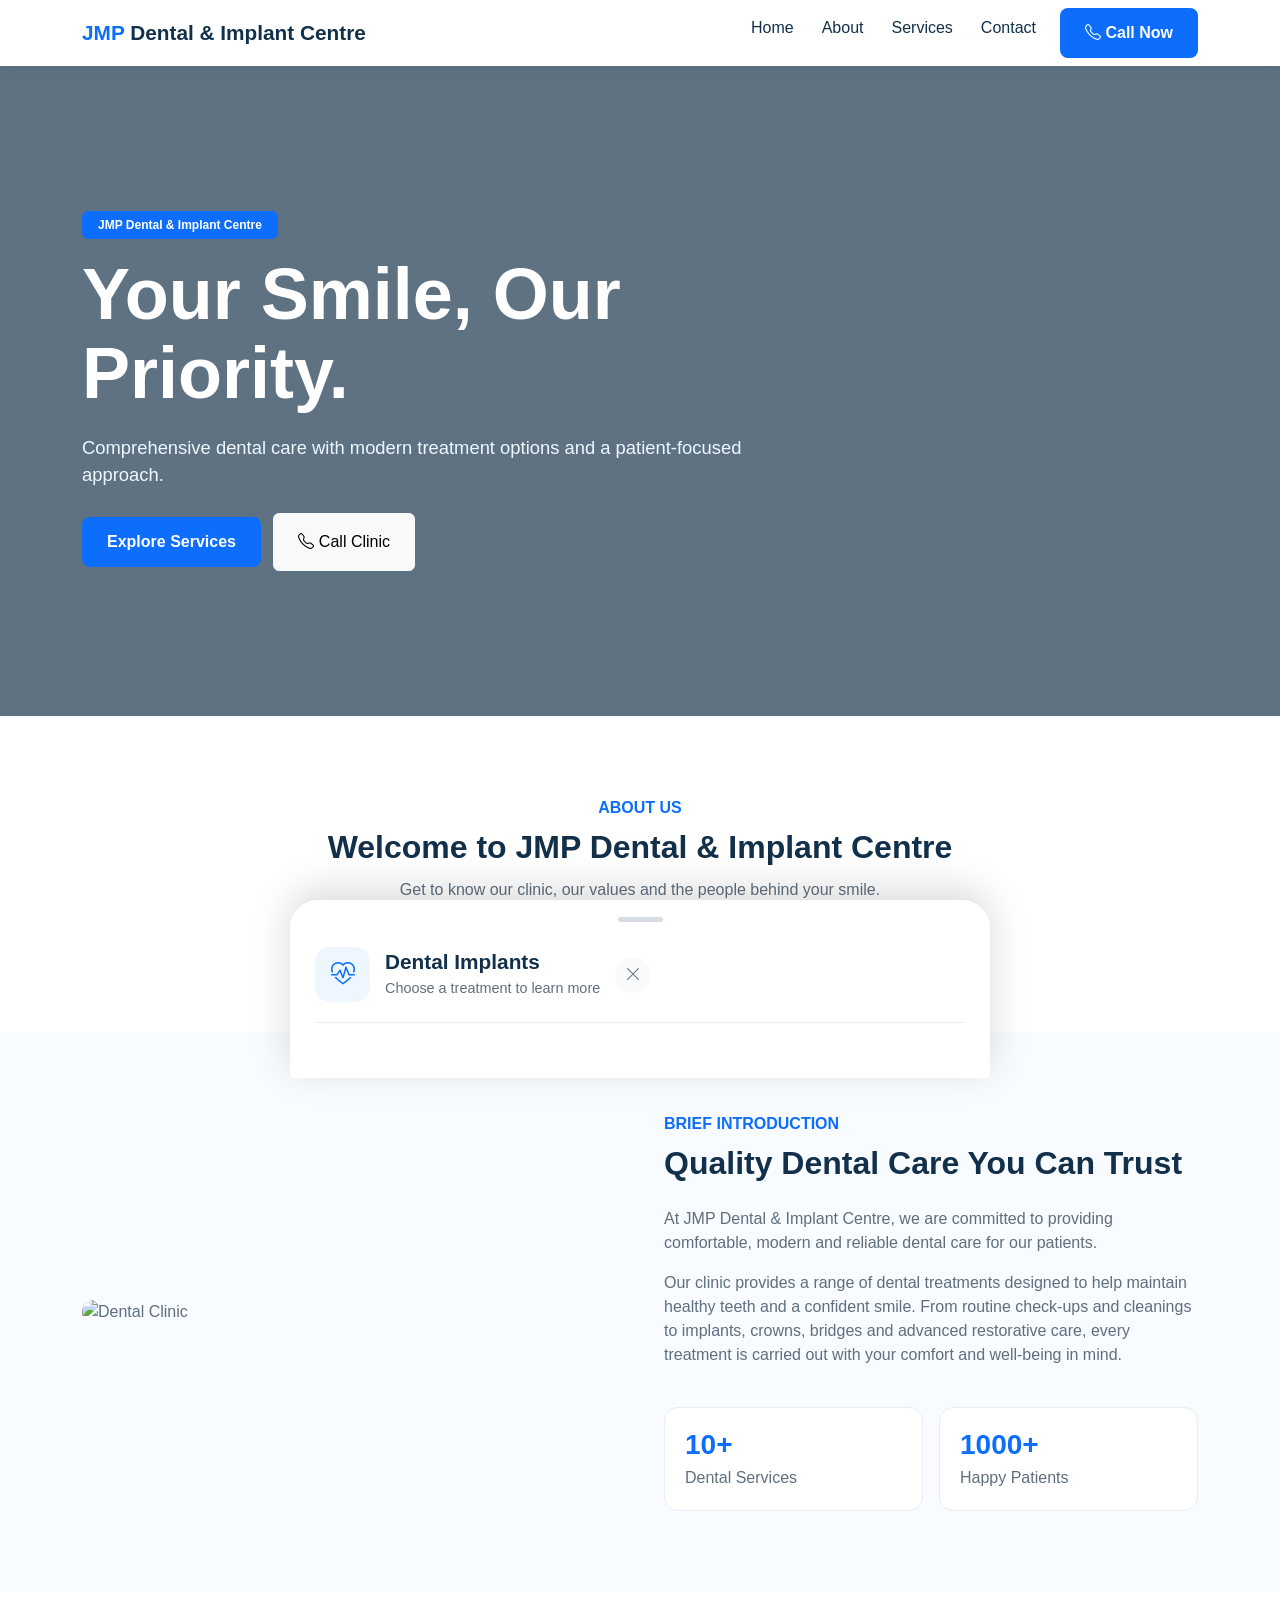
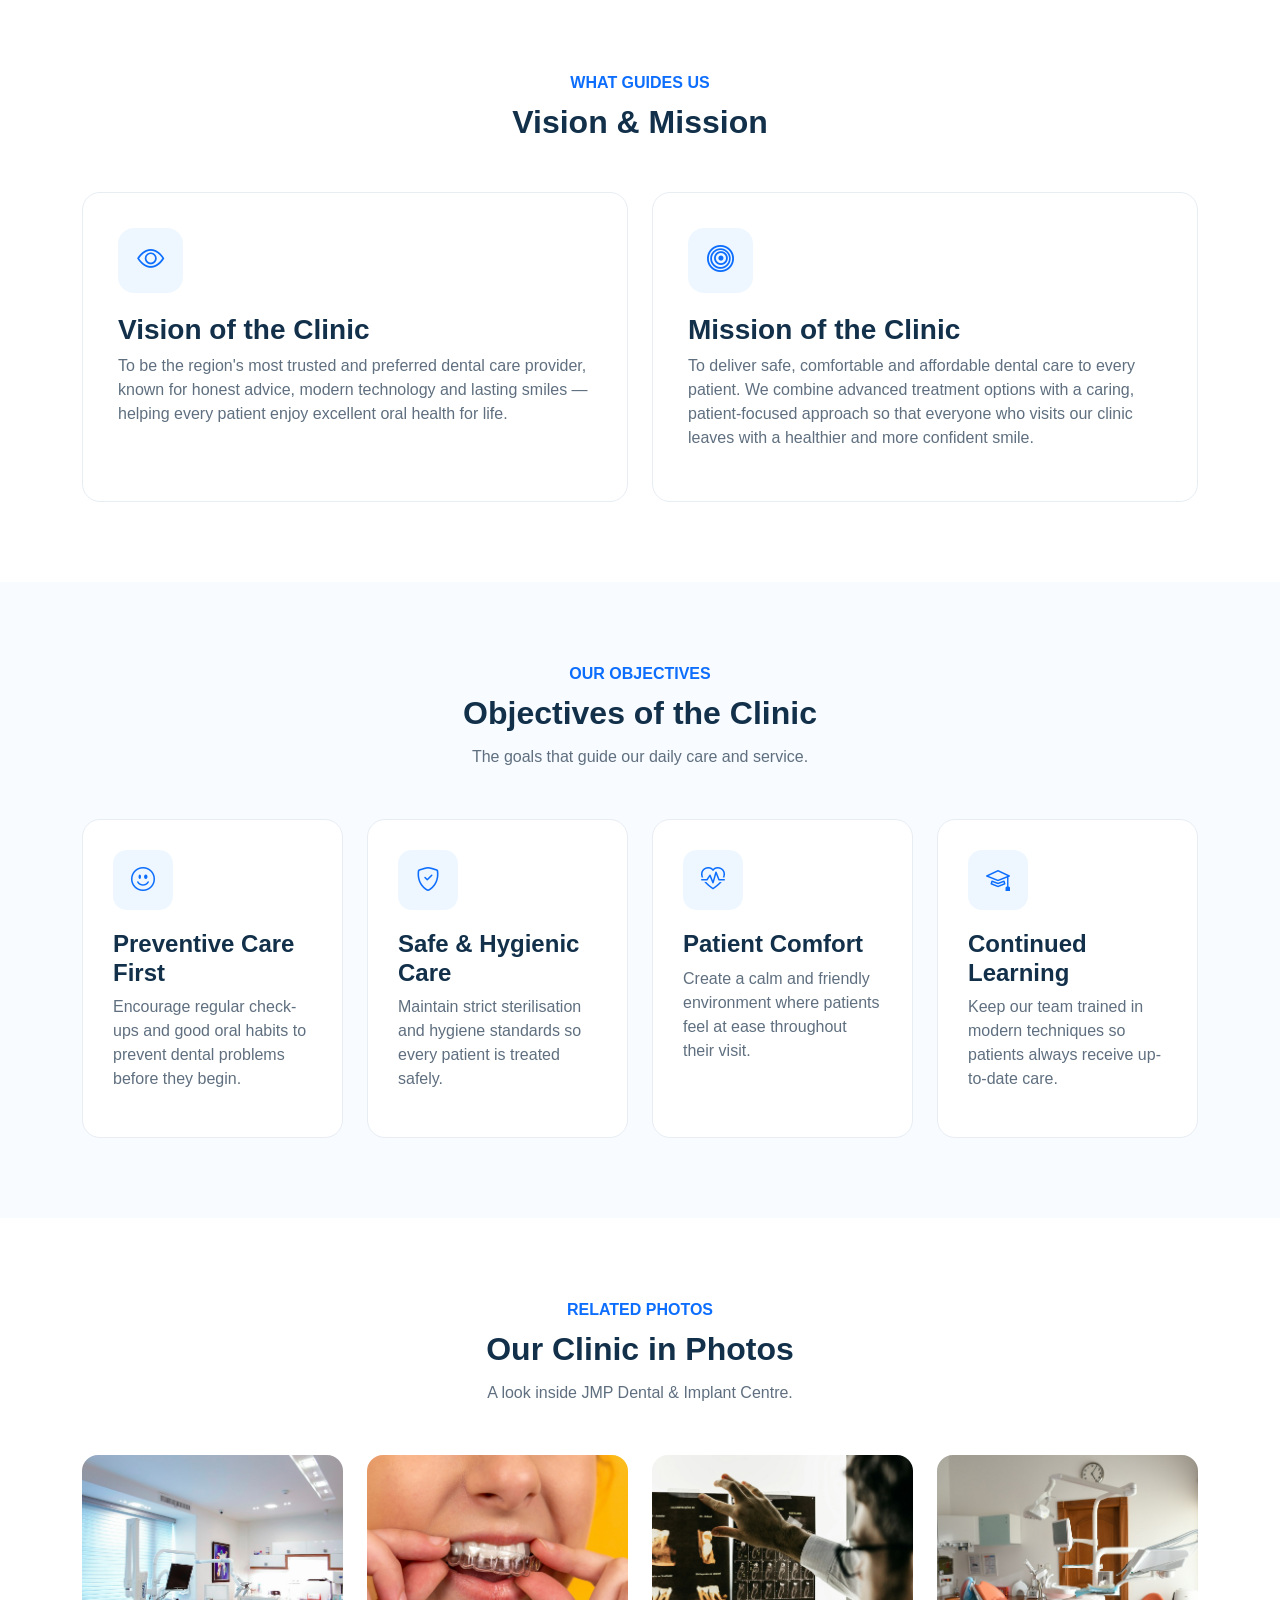
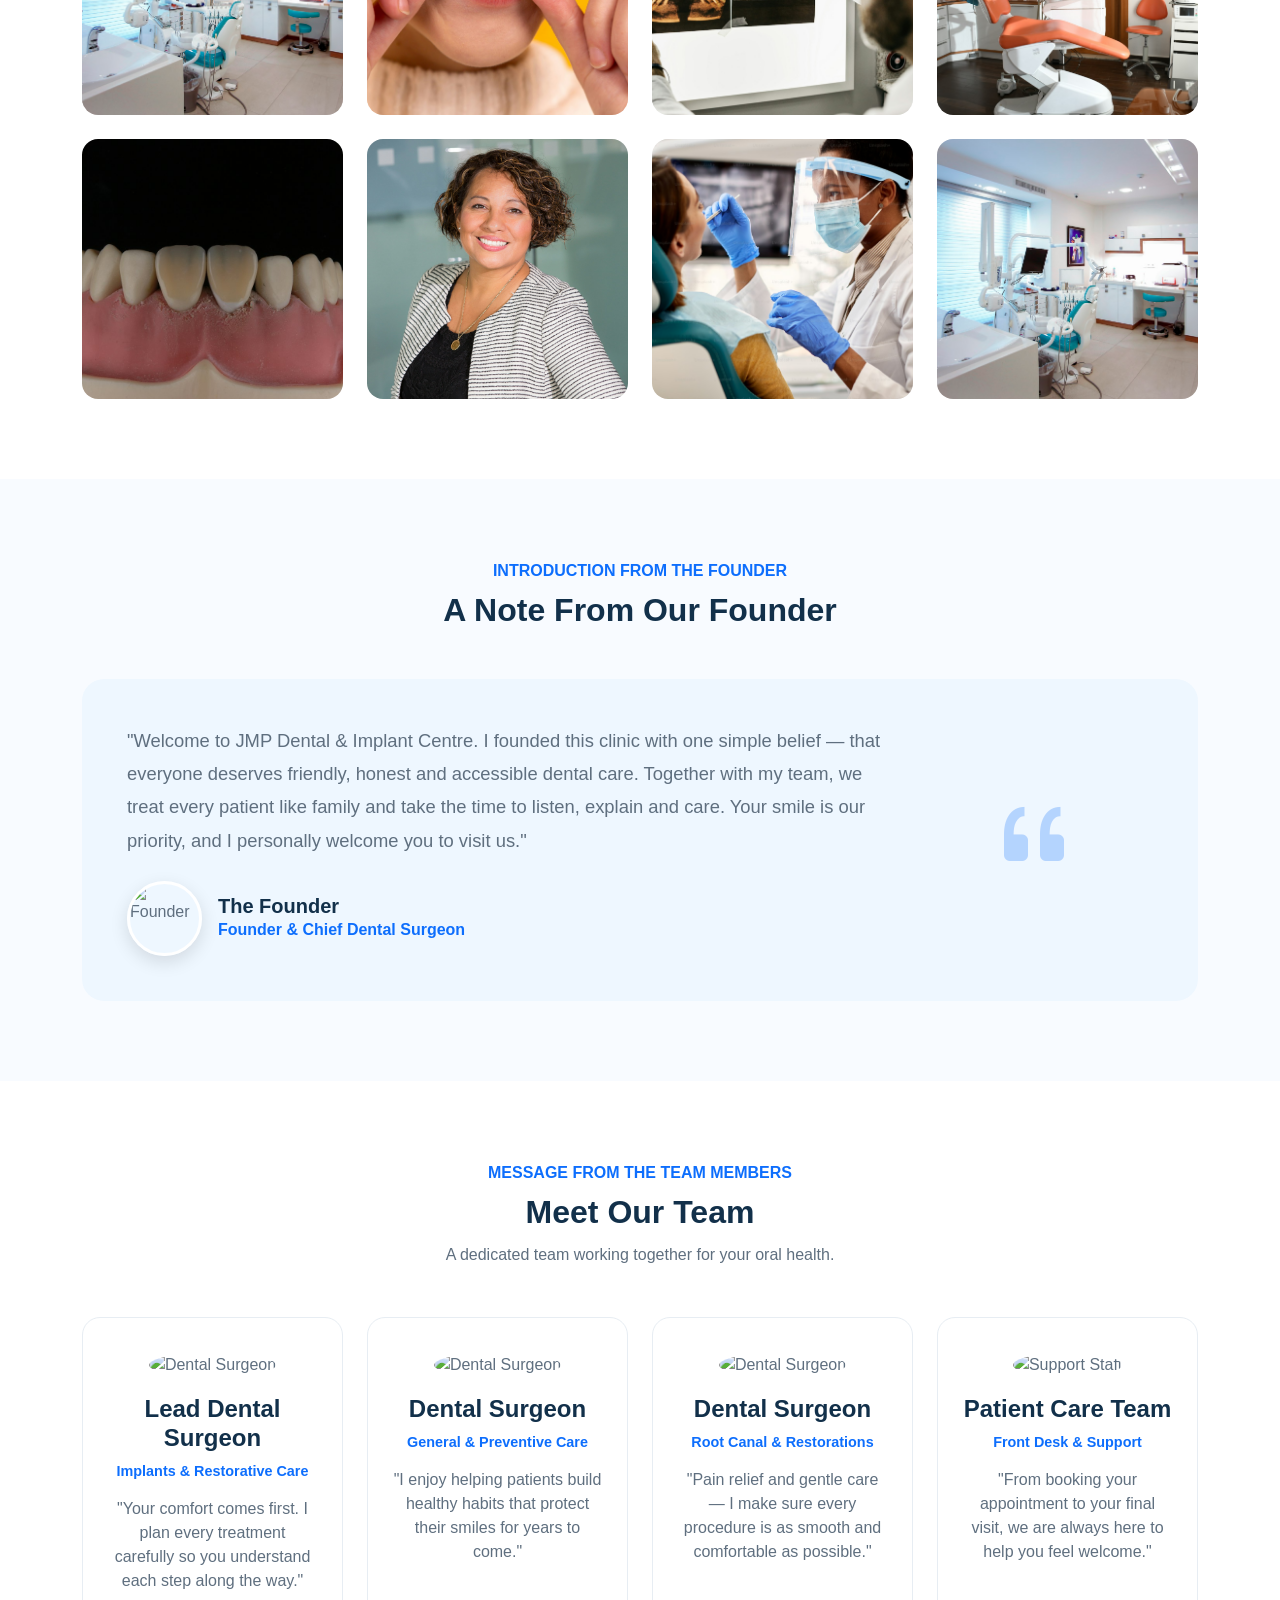
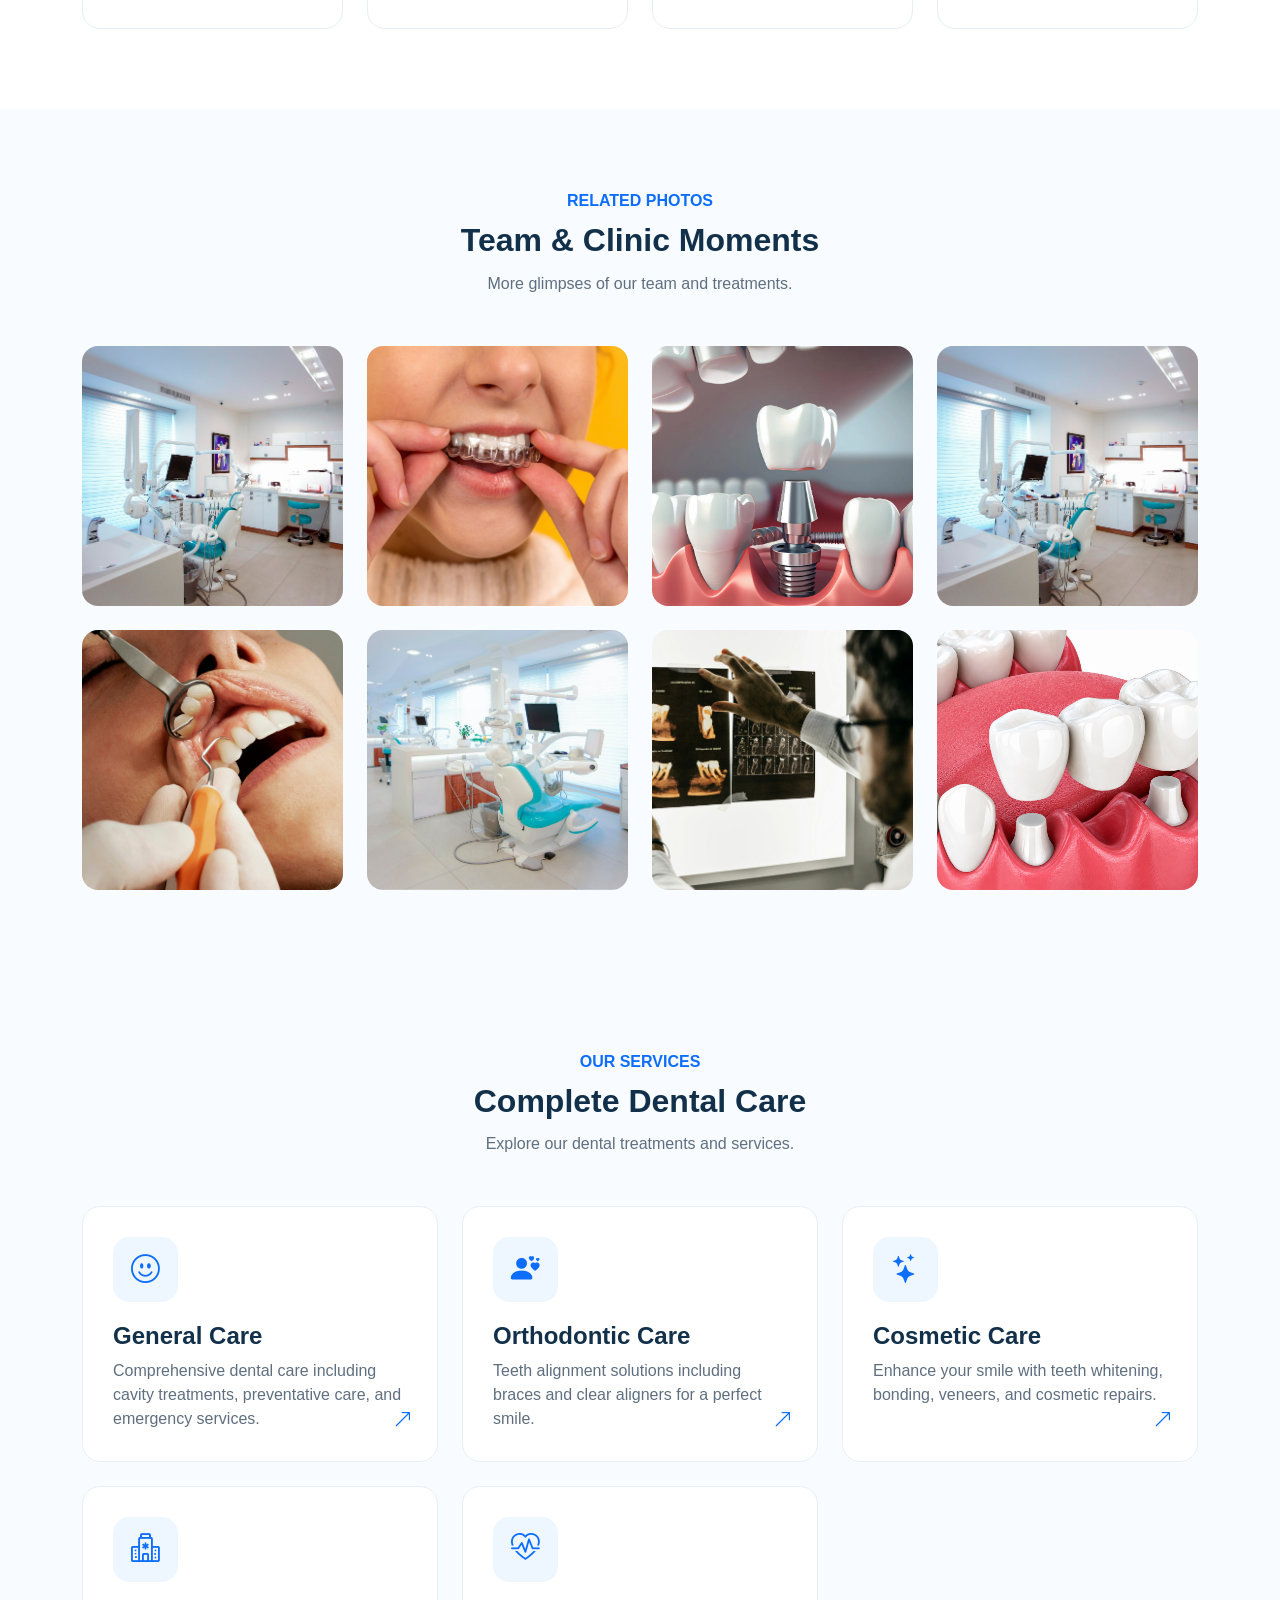
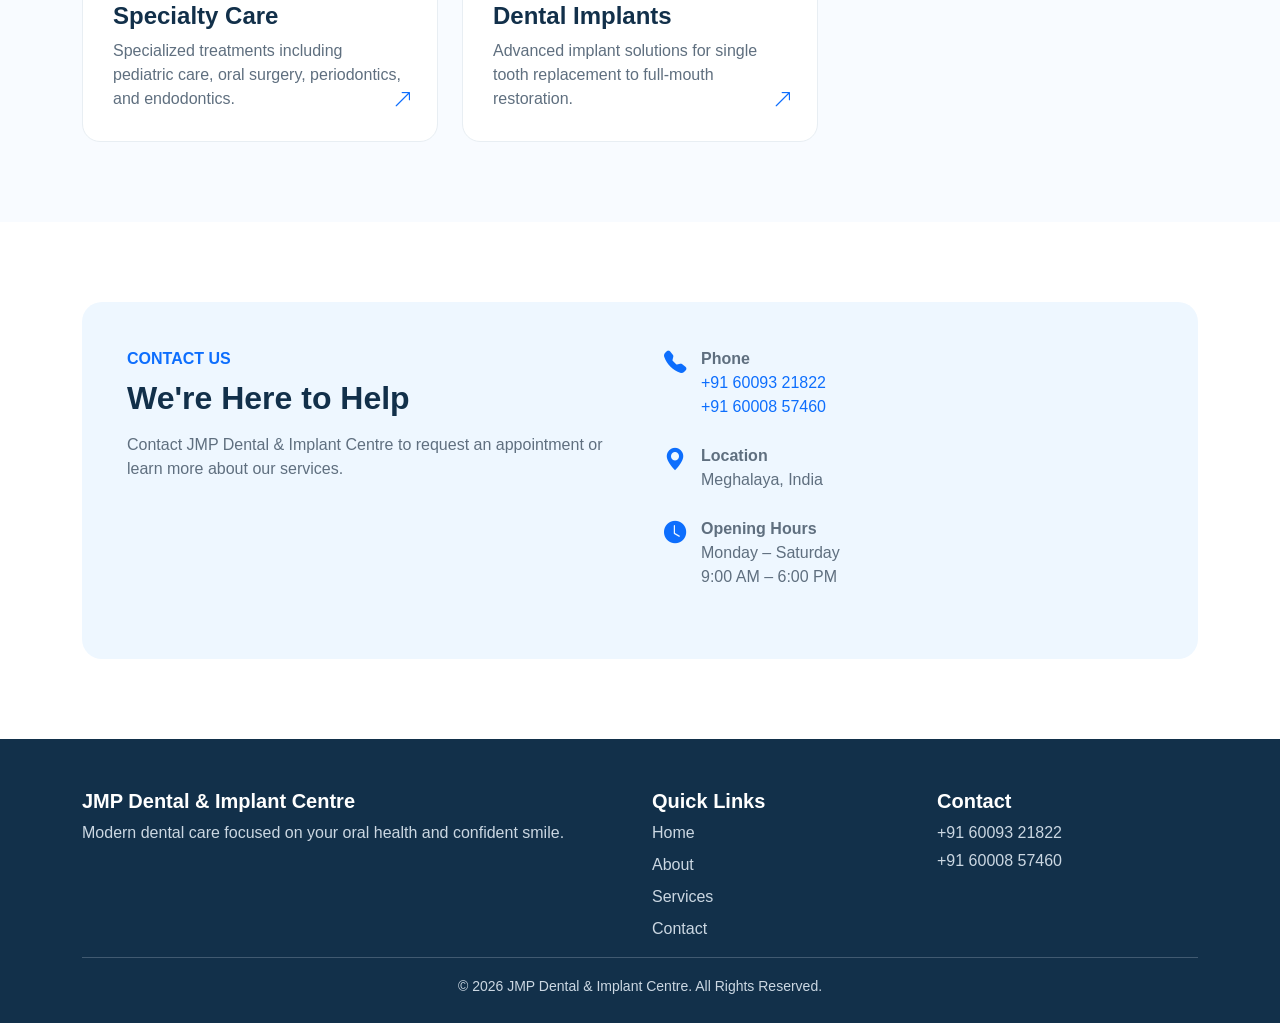
==== commit 8a39d865: "Restructured service categories with expandable accordion interface" ====
--- a/index.html
+++ b/index.html
@@ -153,24 +153,25 @@
 
             <div class="row g-4">
 
-                <!-- General Dentistry -->
+                <!-- General Care -->
 
                 <div class="col-md-6 col-lg-4">
 
-<div class="service-card"
-                         onclick="openGeneralDentistrySheet()">
+                    <div class="service-card"
+                         onclick="openGeneralCareSheet()">
 
                         <div class="service-icon">
                             <i class="bi bi-emoji-smile"></i>
                         </div>
 
                         <h4>
-                            General Dentistry
+                            General Care
                         </h4>
 
                         <p>
-                            Essential dental care for maintaining
-                            healthy teeth and gums.
+                            Comprehensive dental care including
+                            cavity treatments, preventative care,
+                            and emergency services.
                         </p>
 
                         <i class="bi bi-arrow-up-right service-arrow"></i>
@@ -180,27 +181,52 @@
                 </div>
 
 
-                <!-- Teeth Whitening -->
+                <!-- Orthodontic Care -->
 
                 <div class="col-md-6 col-lg-4">
 
                     <div class="service-card"
-                         onclick="openServiceSheet(
-                             'Teeth Whitening',
-                             'bi bi-stars'
-                         )">
+                         onclick="openOrthodonticCareSheet()">
+
+                        <div class="service-icon">
+                            <i class="bi bi-person-hearts"></i>
+                        </div>
+
+                        <h4>
+                            Orthodontic Care
+                        </h4>
+
+                        <p>
+                            Teeth alignment solutions including
+                            braces and clear aligners for a
+                            perfect smile.
+                        </p>
+
+                        <i class="bi bi-arrow-up-right service-arrow"></i>
+
+                    </div>
+
+                </div>
+
+
+                <!-- Cosmetic Care -->
+
+                <div class="col-md-6 col-lg-4">
+
+                    <div class="service-card"
+                         onclick="openCosmeticCareSheet()">
 
                         <div class="service-icon">
                             <i class="bi bi-stars"></i>
                         </div>
 
                         <h4>
-                            Orthodontics
+                            Cosmetic Care
                         </h4>
 
                         <p>
-                             Options to improve tooth alignment
-                            and your smile.
+                            Enhance your smile with teeth whitening,
+                            bonding, veneers, and cosmetic repairs.
                         </p>
 
                         <i class="bi bi-arrow-up-right service-arrow"></i>
@@ -210,7 +236,35 @@
                 </div>
 
 
-                <!-- DENTAL IMPLANTS -->
+                <!-- Specialty Care -->
+
+                <div class="col-md-6 col-lg-4">
+
+                    <div class="service-card"
+                         onclick="openSpecialtyCareSheet()">
+
+                        <div class="service-icon">
+                            <i class="bi bi-hospital"></i>
+                        </div>
+
+                        <h4>
+                            Specialty Care
+                        </h4>
+
+                        <p>
+                            Specialized treatments including pediatric
+                            care, oral surgery, periodontics, and
+                            endodontics.
+                        </p>
+
+                        <i class="bi bi-arrow-up-right service-arrow"></i>
+
+                    </div>
+
+                </div>
+
+
+                <!-- Dental Implants -->
 
                 <div class="col-md-6 col-lg-4">
 
@@ -226,95 +280,8 @@
                         </h4>
 
                         <p>
-                            Explore implants, crowns and bridges
-                            for restoring your smile.
-                        </p>
-
-                        <i class="bi bi-arrow-up-right service-arrow"></i>
-
-                    </div>
-
-                </div>
-
-
-                <!-- Root Canal -->
-
-                <div class="col-md-6 col-lg-4">
-
-<div class="service-card"
-                     onclick="openRootCanalSheet()">
-
-                        <div class="service-icon">
-                            <i class="bi bi-bandaid"></i>
-                        </div>
-
-                        <h4>
-                            Root Canal Treatment
-                        </h4>
-
-                        <p>
-                            Treatment to save infected or damaged
-                            teeth and relieve pain.
-                        </p>
-
-                        <i class="bi bi-arrow-up-right service-arrow"></i>
-
-                    </div>
-
-                </div>
-
-
-                <!-- Orthodontics -->
-
-                <div class="col-md-6 col-lg-4">
-
-                    <div class="service-card"
-                         onclick="openServiceSheet(
-                             'Orthodontics',
-                             'bi bi-person-hearts'
-                         )">
-
-                        <div class="service-icon">
-                            <i class="bi bi-person-hearts"></i>
-                        </div>
-
-                        <h4>
-                            Orthodontics
-                        </h4>
-
-                        <p>
-                            Options to improve tooth alignment
-                            and your smile.
-                        </p>
-
-                        <i class="bi bi-arrow-up-right service-arrow"></i>
-
-                    </div>
-
-                </div>
-
-
-                <!-- Preventive Care -->
-
-                <div class="col-md-6 col-lg-4">
-
-                    <div class="service-card"
-                         onclick="openServiceSheet(
-                             'Preventive Care',
-                             'bi bi-shield-check'
-                         )">
-
-                        <div class="service-icon">
-                            <i class="bi bi-shield-check"></i>
-                        </div>
-
-                        <h4>
-                            Preventive Care
-                        </h4>
-
-                        <p>
-                            Regular dental care to help maintain
-                            healthy teeth and gums.
+                            Advanced implant solutions for single
+                            tooth replacement to full-mouth restoration.
                         </p>
 
                         <i class="bi bi-arrow-up-right service-arrow"></i>
@@ -516,7 +483,8 @@
     ========================= -->
 
     <div id="serviceSheet"
-         class="service-bottom-sheet">
+         class="service-bottom-sheet"
+         onclick="event.stopPropagation()">
 
         <div class="sheet-handle"></div>
 
@@ -541,6 +509,10 @@
 
             </div>
 
+            <button class="close-sheet-btn" onclick="closeServiceSheet()">
+                <i class="bi bi-x-lg"></i>
+            </button>
+
         </div>
 
 
@@ -561,63 +533,168 @@
 
         /*
         =========================================
-        OPEN NORMAL SERVICE
+        GENERAL CARE SERVICE
         =========================================
         */
 
-        function openServiceSheet(title, icon) {
-
-            document.getElementById("sheetTitle").innerText = title;
-
-            document.getElementById("sheetIcon").className = icon;
+        function openGeneralCareSheet() {
+
+            document.getElementById("sheetTitle").innerText = "General Care";
+            document.getElementById("sheetIcon").className = "bi bi-emoji-smile";
 
             document.getElementById("sheetOptions").innerHTML = `
 
-                <a href="#"
-                   class="service-option">
-
-                    <div class="service-option-icon">
-                        <i class="bi bi-info-circle"></i>
-                    </div>
-
-                    <div class="service-option-content">
-
-                        <strong>
-                            View Details
-                        </strong>
-
-                        <span>
-                            Learn more about this service
-                        </span>
-
-                    </div>
-
-                    <i class="bi bi-chevron-right service-option-arrow"></i>
-
-                </a>
-
-                <a href="tel:+916009321822"
-                   class="service-option">
-
-                    <div class="service-option-icon">
-                        <i class="bi bi-telephone"></i>
-                    </div>
-
-                    <div class="service-option-content">
-
-                        <strong>
-                            Contact Clinic
-                        </strong>
-
-                        <span>
-                            Speak with our clinic
-                        </span>
-
-                    </div>
-
-                    <i class="bi bi-chevron-right service-option-arrow"></i>
-
-                </a>
+                <div class="service-category" onclick="toggleCategory(this)">
+                    <div class="category-header">
+                        <div class="category-icon">
+                            <i class="bi bi-tools"></i>
+                        </div>
+                        <div class="category-title">
+                            <strong>Cavity Treatments</strong>
+                            <span>Restore and repair damaged teeth</span>
+                        </div>
+                        <i class="bi bi-chevron-down category-arrow"></i>
+                    </div>
+                    <div class="category-content">
+                        <a href="services/dental-fillings.html" class="service-option">
+                            <i class="bi bi-plus-circle"></i>
+                            <div>
+                                <strong>Non-Invasive Cavity Treatment</strong>
+                                <small>Early intervention treatments</small>
+                            </div>
+                        </a>
+                        <a href="services/dental-fillings.html" class="service-option">
+                            <i class="bi bi-plus-circle"></i>
+                            <div>
+                                <strong>Fillings</strong>
+                                <small>Restore cavities with modern materials</small>
+                            </div>
+                        </a>
+                        <a href="services/crowns.html" class="service-option">
+                            <i class="bi bi-shield-check"></i>
+                            <div>
+                                <strong>Crowns & Bridges</strong>
+                                <small>Restore and replace teeth</small>
+                            </div>
+                        </a>
+                        <a href="services/root-canal.html" class="service-option">
+                            <i class="bi bi-bandaid"></i>
+                            <div>
+                                <strong>Root Canal</strong>
+                                <small>Save infected teeth</small>
+                            </div>
+                        </a>
+                    </div>
+                </div>
+
+                <div class="service-category" onclick="toggleCategory(this)">
+                    <div class="category-header">
+                        <div class="category-icon">
+                            <i class="bi bi-shield-check"></i>
+                        </div>
+                        <div class="category-title">
+                            <strong>Preventative Care</strong>
+                            <span>Maintain healthy teeth and gums</span>
+                        </div>
+                        <i class="bi bi-chevron-down category-arrow"></i>
+                    </div>
+                    <div class="category-content">
+                        <a href="services/teeth-cleaning.html" class="service-option">
+                            <i class="bi bi-droplet-half"></i>
+                            <div>
+                                <strong>Cleanings & Exams</strong>
+                                <small>Routine dental checkups</small>
+                            </div>
+                        </a>
+                        <a href="services/dental-checkups.html" class="service-option">
+                            <i class="bi bi-clipboard2-pulse"></i>
+                            <div>
+                                <strong>Fluoride Treatment</strong>
+                                <small>Strengthen tooth enamel</small>
+                            </div>
+                        </a>
+                        <a href="services/dental-checkups.html" class="service-option">
+                            <i class="bi bi-grid-3x3-gap"></i>
+                            <div>
+                                <strong>Sealants</strong>
+                                <small>Protect teeth from decay</small>
+                            </div>
+                        </a>
+                        <a href="services/dental-checkups.html" class="service-option">
+                            <i class="bi bi-camera"></i>
+                            <div>
+                                <strong>X-Rays</strong>
+                                <small>Detailed dental imaging</small>
+                            </div>
+                        </a>
+                    </div>
+                </div>
+
+                <div class="service-category" onclick="toggleCategory(this)">
+                    <div class="category-header">
+                        <div class="category-icon">
+                            <i class="bi bi-grid-3x3-gap"></i>
+                        </div>
+                        <div class="category-title">
+                            <strong>Dentures</strong>
+                            <span>Replace missing teeth</span>
+                        </div>
+                        <i class="bi bi-chevron-down category-arrow"></i>
+                    </div>
+                    <div class="category-content">
+                        <a href="services/general-dentistry.html" class="service-option">
+                            <i class="bi bi-grid-3x3-gap"></i>
+                            <div>
+                                <strong>Complete & Partial Dentures</strong>
+                                <small>Custom tooth replacement solutions</small>
+                            </div>
+                        </a>
+                    </div>
+                </div>
+
+                <div class="service-category" onclick="toggleCategory(this)">
+                    <div class="category-header">
+                        <div class="category-icon">
+                            <i class="bi bi-moon"></i>
+                        </div>
+                        <div class="category-title">
+                            <strong>Sedation Dentistry</strong>
+                            <span>Comfortable dental experiences</span>
+                        </div>
+                        <i class="bi bi-chevron-down category-arrow"></i>
+                    </div>
+                    <div class="category-content">
+                        <a href="services/general-dentistry.html" class="service-option">
+                            <i class="bi bi-moon"></i>
+                            <div>
+                                <strong>Anxiety-Free Dentistry</strong>
+                                <small>Relaxed treatment options</small>
+                            </div>
+                        </a>
+                    </div>
+                </div>
+
+                <div class="service-category" onclick="toggleCategory(this)">
+                    <div class="category-header">
+                        <div class="category-icon">
+                            <i class="bi bi-bell"></i>
+                        </div>
+                        <div class="category-title">
+                            <strong>Emergency Dental Care</strong>
+                            <span>Urgent dental problems</span>
+                        </div>
+                        <i class="bi bi-chevron-down category-arrow"></i>
+                    </div>
+                    <div class="category-content">
+                        <a href="services/emergency-dental-care.html" class="service-option">
+                            <i class="bi bi-bell"></i>
+                            <div>
+                                <strong>Emergency Services</strong>
+                                <small>Immediate dental care</small>
+                            </div>
+                        </a>
+                    </div>
+                </div>
 
             `;
 
@@ -627,57 +704,67 @@
 
         /*
         =========================================
-        DENTAL IMPLANTS SERVICE
+        ORTHODONTIC CARE SERVICE
         =========================================
         */
 
-        function openDentalImplantsSheet() {
-
-            document.getElementById("sheetTitle").innerText =
-                "Dental Implants";
-
-            document.getElementById("sheetIcon").className =
-                "bi bi-heart-pulse";
-
+        function openOrthodonticCareSheet() {
+
+            document.getElementById("sheetTitle").innerText = "Orthodontic Care";
+            document.getElementById("sheetIcon").className = "bi bi-person-hearts";
 
             document.getElementById("sheetOptions").innerHTML = `
 
-                <!-- Dental Implants -->
-
-          
-
-
-                <!-- Crowns -->
-
-       
-
-
-                <!-- Bridges -->
-
-                <a href="services/dental-implants.html" class="service-option">
-    <i class="bi bi-heart-pulse"></i>
-    <div>
-        <strong>Dental Implants</strong>
-        <small>Replace missing teeth</small>
-    </div>
-</a>
-
-<a href="services/crowns.html" class="service-option">
-    <i class="bi bi-shield-check"></i>
-    <div>
-        <strong>Crowns</strong>
-        <small>Restore and protect damaged teeth</small>
-    </div>
-</a>
-
-<a href="services/bridges.html" class="service-option">
-    <i class="bi bi-grid-3x3-gap"></i>
-    <div>
-        <strong>Crown & Bridges</strong>
-        <small>Replace missing teeth</small>
-    </div>
-</a>
-
+                <div class="service-category" onclick="toggleCategory(this)">
+                    <div class="category-header">
+                        <div class="category-icon">
+                            <i class="bi bi-braces"></i>
+                        </div>
+                        <div class="category-title">
+                            <strong>Braces</strong>
+                            <span>Traditional orthodontic treatment</span>
+                        </div>
+                        <i class="bi bi-chevron-down category-arrow"></i>
+                    </div>
+                    <div class="category-content">
+                        <a href="services/general-dentistry.html" class="service-option">
+                            <i class="bi bi-braces"></i>
+                            <div>
+                                <strong>Metal Braces</strong>
+                                <small>Effective teeth alignment</small>
+                            </div>
+                        </a>
+                        <a href="services/general-dentistry.html" class="service-option">
+                            <i class="bi bi-braces"></i>
+                            <div>
+                                <strong>Ceramic Braces</strong>
+                                <small>Less visible option</small>
+                            </div>
+                        </a>
+                    </div>
+                </div>
+
+                <div class="service-category" onclick="toggleCategory(this)">
+                    <div class="category-header">
+                        <div class="category-icon">
+                            <i class="bi bi-star"></i>
+                        </div>
+                        <div class="category-title">
+                            <strong>Clear Aligners</strong>
+                            <span>Invisible teeth straightening</span>
+                        </div>
+                        <i class="bi bi-chevron-down category-arrow"></i>
+                    </div>
+                    <div class="category-content">
+                        <a href="services/general-dentistry.html" class="service-option">
+                            <i class="bi bi-star"></i>
+                            <div>
+                                <strong>Clear Aligner Therapy</strong>
+                                <small>Removable, invisible treatment</small>
+                            </div>
+                        </a>
+                    </div>
+                </div>
 
             `;
 
@@ -687,91 +774,96 @@
 
         /*
         =========================================
-        GENERAL DENTISTRY SERVICE
+        COSMETIC CARE SERVICE
         =========================================
         */
 
-        function openGeneralDentistrySheet() {
-
-            document.getElementById("sheetTitle").innerText =
-                "General Dentistry";
-
-            document.getElementById("sheetIcon").className =
-                "bi bi-emoji-smile";
+        function openCosmeticCareSheet() {
+
+            document.getElementById("sheetTitle").innerText = "Cosmetic Care";
+            document.getElementById("sheetIcon").className = "bi bi-stars";
 
             document.getElementById("sheetOptions").innerHTML = `
 
-                <a href="services/general-dentistry.html" class="service-option">
-                    <i class="bi bi-emoji-smile"></i>
-                    <div>
-                        <strong>General Dentistry</strong>
-                        <small>Complete dental care overview</small>
-                    </div>
-                </a>
-
-                <a href="services/dental-checkups.html" class="service-option">
-                    <i class="bi bi-clipboard2-pulse"></i>
-                    <div>
-                        <strong>Dental Check-ups & Oral Examinations</strong>
-                        <small>Routine examinations</small>
-                    </div>
-                </a>
-
-                <a href="services/teeth-cleaning.html" class="service-option">
-                    <i class="bi bi-droplet-half"></i>
-                    <div>
-                        <strong>Teeth Cleaning & Scaling</strong>
-                        <small>Plaque and tartar removal</small>
-                    </div>
-                </a>
-
-                <a href="services/dental-fillings.html" class="service-option">
-                    <i class="bi bi-plus-circle"></i>
-                    <div>
-                        <strong>Dental Fillings</strong>
-                        <small>Restore cavities and damage</small>
-                    </div>
-                </a>
-
-                <a href="services/root-canal.html" class="service-option">
-                    <i class="bi bi-bandaid"></i>
-                    <div>
-                        <strong>Root Canal Treatment</strong>
-                        <small>Save infected teeth</small>
-                    </div>
-                </a>
-
-                <a href="services/gum-treatment.html" class="service-option">
-                    <i class="bi bi-shield-check"></i>
-                    <div>
-                        <strong>Gum Disease Treatment</strong>
-                        <small>Gingivitis and periodontitis</small>
-                    </div>
-                </a>
-
-                <a href="services/tooth-extraction.html" class="service-option">
-                    <i class="bi bi-x-circle"></i>
-                    <div>
-                        <strong>Tooth Extraction</strong>
-                        <small>Safe tooth removal</small>
-                    </div>
-                </a>
-
-                <a href="services/childrens-dentistry.html" class="service-option">
-                    <i class="bi bi-person-hearts"></i>
-                    <div>
-                        <strong>Children's Dentistry</strong>
-                        <small>Gentle care for kids</small>
-                    </div>
-                </a>
-
-                <a href="services/emergency-dental-care.html" class="service-option">
-                    <i class="bi bi-bell"></i>
-                    <div>
-                        <strong>Emergency Dental Care</strong>
-                        <small>Urgent dental problems</small>
-                    </div>
-                </a>
+                <div class="service-category" onclick="toggleCategory(this)">
+                    <div class="category-header">
+                        <div class="category-icon">
+                            <i class="bi bi-stars"></i>
+                        </div>
+                        <div class="category-title">
+                            <strong>Teeth Whitening</strong>
+                            <span>Brighten your smile</span>
+                        </div>
+                        <i class="bi bi-chevron-down category-arrow"></i>
+                    </div>
+                    <div class="category-content">
+                        <a href="services/general-dentistry.html" class="service-option">
+                            <i class="bi bi-stars"></i>
+                            <div>
+                                <strong>Professional Whitening</strong>
+                                <small>In-office whitening treatment</small>
+                            </div>
+                        </a>
+                        <a href="services/general-dentistry.html" class="service-option">
+                            <i class="bi bi-stars"></i>
+                            <div>
+                                <strong>Take-Home Whitening</strong>
+                                <small>Custom whitening kits</small>
+                            </div>
+                        </a>
+                    </div>
+                </div>
+
+                <div class="service-category" onclick="toggleCategory(this)">
+                    <div class="category-header">
+                        <div class="category-icon">
+                            <i class="bi bi-tools"></i>
+                        </div>
+                        <div class="category-title">
+                            <strong>Chipped Tooth Repair</strong>
+                            <span>Restore damaged teeth</span>
+                        </div>
+                        <i class="bi bi-chevron-down category-arrow"></i>
+                    </div>
+                    <div class="category-content">
+                        <a href="services/general-dentistry.html" class="service-option">
+                            <i class="bi bi-tools"></i>
+                            <div>
+                                <strong>Bonding</strong>
+                                <small>Composite resin repairs</small>
+                            </div>
+                        </a>
+                    </div>
+                </div>
+
+                <div class="service-category" onclick="toggleCategory(this)">
+                    <div class="category-header">
+                        <div class="category-icon">
+                            <i class="bi bi-gem"></i>
+                        </div>
+                        <div class="category-title">
+                            <strong>Dental Bonding & Veneers</strong>
+                            <span>Transform your smile</span>
+                        </div>
+                        <i class="bi bi-chevron-down category-arrow"></i>
+                    </div>
+                    <div class="category-content">
+                        <a href="services/general-dentistry.html" class="service-option">
+                            <i class="bi bi-gem"></i>
+                            <div>
+                                <strong>Dental Veneers</strong>
+                                <small>Porcelain smile transformation</small>
+                            </div>
+                        </a>
+                        <a href="services/general-dentistry.html" class="service-option">
+                            <i class="bi bi-gem"></i>
+                            <div>
+                                <strong>Dental Bonding</strong>
+                                <small>Conservative cosmetic improvements</small>
+                            </div>
+                        </a>
+                    </div>
+                </div>
 
             `;
 
@@ -781,31 +873,232 @@
 
         /*
         =========================================
-        ROOT CANAL SERVICE
+        SPECIALTY CARE SERVICE
         =========================================
         */
 
-        function openRootCanalSheet() {
-
-            document.getElementById("sheetTitle").innerText =
-                "Root Canal Treatment";
-
-            document.getElementById("sheetIcon").className =
-                "bi bi-bandaid";
+        function openSpecialtyCareSheet() {
+
+            document.getElementById("sheetTitle").innerText = "Specialty Care";
+            document.getElementById("sheetIcon").className = "bi bi-hospital";
 
             document.getElementById("sheetOptions").innerHTML = `
 
-                <a href="services/root-canal.html" class="service-option">
-                    <i class="bi bi-bandaid"></i>
+                <div class="service-category" onclick="toggleCategory(this)">
+                    <div class="category-header">
+                        <div class="category-icon">
+                            <i class="bi bi-person-hearts"></i>
+                        </div>
+                        <div class="category-title">
+                            <strong>Pediatric Dental Care</strong>
+                            <span>Gentle care for children</span>
+                        </div>
+                        <i class="bi bi-chevron-down category-arrow"></i>
+                    </div>
+                    <div class="category-content">
+                        <a href="services/childrens-dentistry.html" class="service-option">
+                            <i class="bi bi-person-hearts"></i>
+                            <div>
+                                <strong>Children's Dentistry</strong>
+                                <small>Specialized pediatric care</small>
+                            </div>
+                        </a>
+                    </div>
+                </div>
+
+                <div class="service-category" onclick="toggleCategory(this)">
+                    <div class="category-header">
+                        <div class="category-icon">
+                            <i class="bi bi-hospital"></i>
+                        </div>
+                        <div class="category-title">
+                            <strong>Oral Surgery</strong>
+                            <span>Advanced surgical procedures</span>
+                        </div>
+                        <i class="bi bi-chevron-down category-arrow"></i>
+                    </div>
+                    <div class="category-content">
+                        <a href="services/tooth-extraction.html" class="service-option">
+                            <i class="bi bi-x-circle"></i>
+                            <div>
+                                <strong>Tooth Extraction</strong>
+                                <small>Safe tooth removal</small>
+                            </div>
+                        </a>
+                        <a href="services/tooth-extraction.html" class="service-option">
+                            <i class="bi bi-x-circle"></i>
+                            <div>
+                                <strong>Wisdom Teeth Removal</strong>
+                                <small>Third molar extraction</small>
+                            </div>
+                        </a>
+                        <a href="services/general-dentistry.html" class="service-option">
+                            <i class="bi bi-hospital"></i>
+                            <div>
+                                <strong>Bone Grafting</strong>
+                                <small>Rebuild bone structure</small>
+                            </div>
+                        </a>
+                    </div>
+                </div>
+
+                <div class="service-category" onclick="toggleCategory(this)">
+                    <div class="category-header">
+                        <div class="category-icon">
+                            <i class="bi bi-heart"></i>
+                        </div>
+                        <div class="category-title">
+                            <strong>Periodontics (Gum Care)</strong>
+                            <span>Gum disease treatment</span>
+                        </div>
+                        <i class="bi bi-chevron-down category-arrow"></i>
+                    </div>
+                    <div class="category-content">
+                        <a href="services/gum-treatment.html" class="service-option">
+                            <i class="bi bi-heart"></i>
+                            <div>
+                                <strong>Gum Disease Treatment</strong>
+                                <small>Treat gingivitis and periodontitis</small>
+                            </div>
+                        </a>
+                        <a href="services/gum-treatment.html" class="service-option">
+                            <i class="bi bi-heart"></i>
+                            <div>
+                                <strong>Scaling & Root Planing</strong>
+                                <small>Deep cleaning treatment</small>
+                            </div>
+                        </a>
+                        <a href="services/general-dentistry.html" class="service-option">
+                            <i class="bi bi-heart"></i>
+                            <div>
+                                <strong>Periodontal Flap Surgery</strong>
+                                <small>Advanced gum treatment</small>
+                            </div>
+                        </a>
+                        <a href="services/general-dentistry.html" class="service-option">
+                            <i class="bi bi-heart"></i>
+                            <div>
+                                <strong>Gum Grafting</strong>
+                                <small>Restore receding gums</small>
+                            </div>
+                        </a>
+                    </div>
+                </div>
+
+                <div class="service-category" onclick="toggleCategory(this)">
+                    <div class="category-header">
+                        <div class="category-icon">
+                            <i class="bi bi-bandaid"></i>
+                        </div>
+                        <div class="category-title">
+                            <strong>Endodontics (Root Canal)</strong>
+                            <span>Save natural teeth</span>
+                        </div>
+                        <i class="bi bi-chevron-down category-arrow"></i>
+                    </div>
+                    <div class="category-content">
+                        <a href="services/root-canal.html" class="service-option">
+                            <i class="bi bi-bandaid"></i>
+                            <div>
+                                <strong>Root Canal Treatment</strong>
+                                <small>Save infected teeth</small>
+                            </div>
+                        </a>
+                    </div>
+                </div>
+
+            `;
+
+            showServiceSheet();
+        }
+
+
+        /*
+        =========================================
+        DENTAL IMPLANTS SERVICE
+        =========================================
+        */
+
+        function openDentalImplantsSheet() {
+
+            document.getElementById("sheetTitle").innerText = "Dental Implants";
+            document.getElementById("sheetIcon").className = "bi bi-heart-pulse";
+
+            document.getElementById("sheetOptions").innerHTML = `
+
+                <a href="services/dental-implants.html" class="service-option">
+                    <i class="bi bi-heart-pulse"></i>
                     <div>
-                        <strong>Root Canal Treatment</strong>
-                        <small>Save infected teeth and relieve pain</small>
+                        <strong>Single Tooth Implants</strong>
+                        <small>Replace individual missing teeth</small>
                     </div>
                 </a>
 
+                <a href="services/dental-implants.html" class="service-option">
+                    <i class="bi bi-heart-pulse"></i>
+                    <div>
+                        <strong>Multiple Teeth Replacement</strong>
+                        <small>Replace several missing teeth</small>
+                    </div>
+                </a>
+
+                <a href="services/dental-implants.html" class="service-option">
+                    <i class="bi bi-heart-pulse"></i>
+                    <div>
+                        <strong>Full-Mouth Dental Implants / All-on-4</strong>
+                        <small>Complete smile restoration</small>
+                    </div>
+                </a>
+
+                <a href="services/dental-implants.html" class="service-option">
+                    <i class="bi bi-heart-pulse"></i>
+                    <div>
+                        <strong>Implant-Supported Dentures</strong>
+                        <small>Stable denture solutions</small>
+                    </div>
+                </a>
+
+                <a href="services/dental-implants.html" class="service-option">
+                    <i class="bi bi-heart-pulse"></i>
+                    <div>
+                        <strong>Bone Grafting for Implants</strong>
+                        <small>Prepare for successful implants</small>
+                    </div>
+                </a>
+
+                <a href="services/dental-implants.html" class="service-option">
+                    <i class="bi bi-heart-pulse"></i>
+                    <div>
+                        <strong>Implant Consultations & Care</strong>
+                        <small>Comprehensive implant planning</small>
+                    </div>
+                </a>
+
             `;
 
             showServiceSheet();
+        }
+
+
+        /*
+        =========================================
+        TOGGLE CATEGORY EXPANSION
+        =========================================
+        */
+
+        function toggleCategory(element) {
+            const content = element.querySelector('.category-content');
+            const arrow = element.querySelector('.category-arrow');
+
+            if (content.style.maxHeight) {
+                content.style.maxHeight = null;
+                arrow.style.transform = 'rotate(0deg)';
+                element.classList.remove('expanded');
+            } else {
+                content.style.maxHeight = content.scrollHeight + 'px';
+                arrow.style.transform = 'rotate(180deg)';
+                element.classList.add('expanded');
+            }
         }
 
 
--- a/css/index.css
+++ b/css/index.css
@@ -137,10 +137,27 @@
             overflow: hidden;
         }
 
+        .service-card::before {
+            content: '';
+            position: absolute;
+            top: 0;
+            left: 0;
+            right: 0;
+            height: 4px;
+            background: var(--primary);
+            transform: scaleX(0);
+            transition: transform 0.3s ease;
+            transform-origin: left;
+        }
+
         .service-card:hover {
             transform: translateY(-7px);
-            box-shadow: 0 15px 40px rgba(13, 110, 253, 0.12);
-            border-color: #d7e7ff;
+            box-shadow: 0 15px 40px rgba(13, 110, 253, 0.15);
+            border-color: var(--primary);
+        }
+
+        .service-card:hover::before {
+            transform: scaleX(1);
         }
 
         .service-icon {
@@ -154,10 +171,30 @@
             justify-content: center;
             font-size: 1.8rem;
             margin-bottom: 20px;
+            transition: all 0.3s ease;
+        }
+
+        .service-card:hover .service-icon {
+            background: var(--primary);
+            color: white;
+            transform: scale(1.1) rotate(5deg);
+        }
+
+        .service-card h4 {
+            transition: color 0.3s ease;
+        }
+
+        .service-card:hover h4 {
+            color: var(--primary);
         }
 
         .service-card p {
             margin-bottom: 0;
+            transition: color 0.3s ease;
+        }
+
+        .service-card:hover p {
+            color: var(--primary);
         }
 
         .service-arrow {
@@ -166,6 +203,11 @@
             bottom: 25px;
             color: var(--primary);
             font-size: 1.2rem;
+            transition: all 0.3s ease;
+        }
+
+        .service-card:hover .service-arrow {
+            transform: translateX(5px) scale(1.2);
         }
 
         /* Contact */
@@ -215,8 +257,8 @@
         .service-overlay {
             position: fixed;
             inset: 0;
-            background: rgba(10, 25, 40, 0.55);
-            backdrop-filter: blur(5px);
+            background: rgba(10, 25, 40, 0.6);
+            backdrop-filter: blur(8px);
             z-index: 1050;
 
             opacity: 0;
@@ -243,14 +285,36 @@
 
             padding: 12px 25px 30px;
 
+            max-height: 85vh;
+            overflow-y: auto;
+
             transform: translateY(100%);
             transition: transform 0.35s ease;
 
             z-index: 1060;
+            box-shadow: 0 -10px 40px rgba(0, 0, 0, 0.15);
         }
 
         .service-bottom-sheet.active {
             transform: translateY(0);
+        }
+
+        .service-bottom-sheet::-webkit-scrollbar {
+            width: 6px;
+        }
+
+        .service-bottom-sheet::-webkit-scrollbar-track {
+            background: #f1f1f1;
+            border-radius: 10px;
+        }
+
+        .service-bottom-sheet::-webkit-scrollbar-thumb {
+            background: #c1c8d0;
+            border-radius: 10px;
+        }
+
+        .service-bottom-sheet::-webkit-scrollbar-thumb:hover {
+            background: #a8b0b8;
         }
 
         .sheet-handle {
@@ -266,6 +330,8 @@
             align-items: center;
             gap: 15px;
             margin-bottom: 25px;
+            padding-bottom: 15px;
+            border-bottom: 1px solid #e8eef3;
         }
 
         .sheet-icon {
@@ -278,15 +344,43 @@
             align-items: center;
             justify-content: center;
             font-size: 1.5rem;
+            transition: all 0.3s ease;
         }
 
         .sheet-header h4 {
             margin: 0;
+            font-size: 1.3rem;
         }
 
         .sheet-header p {
             margin: 3px 0 0;
             font-size: 0.9rem;
+            color: var(--text);
+        }
+
+        .close-sheet-btn {
+            width: 36px;
+            height: 36px;
+            border-radius: 50%;
+            border: none;
+            background: #f8fafc;
+            color: var(--text);
+            display: flex;
+            align-items: center;
+            justify-content: center;
+            cursor: pointer;
+            transition: all 0.3s ease;
+            flex-shrink: 0;
+        }
+
+        .close-sheet-btn:hover {
+            background: #e8eef3;
+            color: var(--dark);
+            transform: rotate(90deg);
+        }
+
+        .close-sheet-btn:active {
+            transform: rotate(90deg) scale(0.95);
         }
 
         /* Options */
@@ -301,49 +395,195 @@
 
             border-radius: 14px;
             background: #f8fafc;
+            border: 2px solid transparent;
 
             color: var(--dark);
 
-            transition: all 0.2s ease;
+            transition: all 0.3s ease;
+            cursor: pointer;
+            text-decoration: none;
+            position: relative;
+        }
+
+        .service-option::before {
+            content: '';
+            position: absolute;
+            left: 0;
+            top: 50%;
+            transform: translateY(-50%);
+            width: 0;
+            height: 0;
+            border-left: 3px solid var(--primary);
+            transition: all 0.3s ease;
         }
 
         .service-option:hover {
             background: var(--light-blue);
             color: var(--primary);
+            transform: translateX(5px);
+            box-shadow: 0 4px 12px rgba(13, 110, 253, 0.15);
+            border-color: rgba(13, 110, 253, 0.3);
+        }
+
+        .service-option:hover::before {
+            height: 70%;
+        }
+
+        .service-option:active {
             transform: translateX(3px);
         }
 
-        .service-option-icon {
+        .service-option i {
+            width: 40px;
+            height: 40px;
+            border-radius: 10px;
+            background: white;
+            display: flex;
+            align-items: center;
+            justify-content: center;
+
+            color: var(--primary);
+            font-size: 1.1rem;
+            box-shadow: 0 3px 10px rgba(0, 0, 0, 0.05);
+            flex-shrink: 0;
+            transition: all 0.3s ease;
+        }
+
+        .service-option:hover i {
+            background: var(--primary);
+            color: white;
+            transform: scale(1.1);
+        }
+
+        .service-option div {
+            flex: 1;
+        }
+
+        .service-option strong {
+            display: block;
+            font-size: 1rem;
+            transition: color 0.3s ease;
+        }
+
+        .service-option small {
+            font-size: 0.82rem;
+            color: var(--text);
+            transition: color 0.3s ease;
+        }
+
+        .service-option:hover small {
+            color: var(--primary);
+        }
+
+        /* Expandable Categories */
+
+        .service-category {
+            margin-bottom: 12px;
+            border-radius: 14px;
+            background: #ffffff;
+            border: 1px solid #e8eef3;
+            overflow: hidden;
+            transition: all 0.3s ease;
+            box-shadow: 0 2px 8px rgba(0, 0, 0, 0.04);
+        }
+
+        .service-category:hover {
+            border-color: #d7e7ff;
+            box-shadow: 0 4px 12px rgba(13, 110, 253, 0.08);
+        }
+
+        .category-header {
+            display: flex;
+            align-items: center;
+            gap: 15px;
+            padding: 15px;
+            cursor: pointer;
+            background: #f8fafc;
+            transition: all 0.3s ease;
+            border-radius: 14px 14px 0 0;
+        }
+
+        .category-header:hover {
+            background: #f0f4f8;
+        }
+
+        .category-header:hover .category-icon {
+            transform: scale(1.1);
+        }
+
+        .category-icon {
             width: 45px;
             height: 45px;
             border-radius: 12px;
-            background: white;
+            background: var(--light-blue);
+            color: var(--primary);
             display: flex;
             align-items: center;
             justify-content: center;
-
-            color: var(--primary);
             font-size: 1.2rem;
-            box-shadow: 0 3px 10px rgba(0, 0, 0, 0.05);
-        }
-
-        .service-option-content {
+            flex-shrink: 0;
+            transition: all 0.3s ease;
+        }
+
+        .category-title {
             flex: 1;
         }
 
-        .service-option-content strong {
+        .category-title strong {
             display: block;
             font-size: 1rem;
-        }
-
-        .service-option-content span {
+            color: var(--dark);
+            transition: color 0.3s ease;
+        }
+
+        .category-title span {
             font-size: 0.82rem;
             color: var(--text);
-        }
-
-        .service-option-arrow {
+            transition: color 0.3s ease;
+        }
+
+        .category-arrow {
             font-size: 1.1rem;
             color: #9aa5b1;
+            transition: transform 0.3s ease;
+        }
+
+        .category-content {
+            max-height: 0;
+            overflow: hidden;
+            transition: max-height 0.4s ease;
+            background: #ffffff;
+        }
+
+        .category-content .service-option {
+            margin: 0;
+            border-radius: 0;
+            border: none;
+            border-bottom: 1px solid #f0f4f8;
+            padding: 15px 15px 15px 75px;
+            background: #fafbfc;
+        }
+
+        .category-content .service-option:last-child {
+            border-bottom: none;
+        }
+
+        .category-content .service-option:hover {
+            background: #f0f4f8;
+        }
+
+        .service-category.expanded .category-header {
+            background: #eef7ff;
+        }
+
+        .service-category.expanded .category-icon {
+            background: var(--primary);
+            color: white;
+            transform: scale(1.05);
+        }
+
+        .service-category.expanded .category-title strong {
+            color: var(--primary);
         }
 
         @media (max-width: 576px) {
@@ -363,6 +603,105 @@
             .service-bottom-sheet {
                 padding-left: 18px;
                 padding-right: 18px;
+                max-height: 90vh;
+                border-radius: 20px 20px 0 0;
+            }
+
+            .sheet-header {
+                gap: 12px;
+            }
+
+            .sheet-icon {
+                width: 48px;
+                height: 48px;
+                font-size: 1.3rem;
+            }
+
+            .sheet-header h4 {
+                font-size: 1.2rem;
+            }
+
+            .sheet-header p {
+                font-size: 0.85rem;
+            }
+
+            .close-sheet-btn {
+                width: 32px;
+                height: 32px;
+                font-size: 0.9rem;
+            }
+
+            .category-header {
+                padding: 12px;
+                gap: 12px;
+            }
+
+            .category-icon {
+                width: 40px;
+                height: 40px;
+                font-size: 1.1rem;
+            }
+
+            .category-title strong {
+                font-size: 0.95rem;
+            }
+
+            .category-title span {
+                font-size: 0.75rem;
+            }
+
+            .category-content .service-option {
+                padding: 12px 12px 12px 65px;
+            }
+
+            .category-content .service-option i {
+                width: 35px;
+                height: 35px;
+                font-size: 1rem;
+            }
+
+            .category-content .service-option strong {
+                font-size: 0.9rem;
+            }
+
+            .category-content .service-option small {
+                font-size: 0.75rem;
+            }
+
+            .service-option {
+                padding: 14px 12px;
+            }
+
+            .service-option i {
+                width: 38px;
+                height: 38px;
+                font-size: 1.1rem;
+            }
+
+            .service-option strong {
+                font-size: 0.95rem;
+            }
+
+            .service-option small {
+                font-size: 0.8rem;
+            }
+
+        }
+
+        @media (min-width: 768px) {
+            .service-bottom-sheet {
+                max-height: 80vh;
+            }
+
+            .sheet-header {
+                padding-bottom: 20px;
+            }
+        }
+
+        @media (min-width: 992px) {
+            .service-bottom-sheet {
+                max-height: 75vh;
+                max-width: 700px;
             }
         }
 
